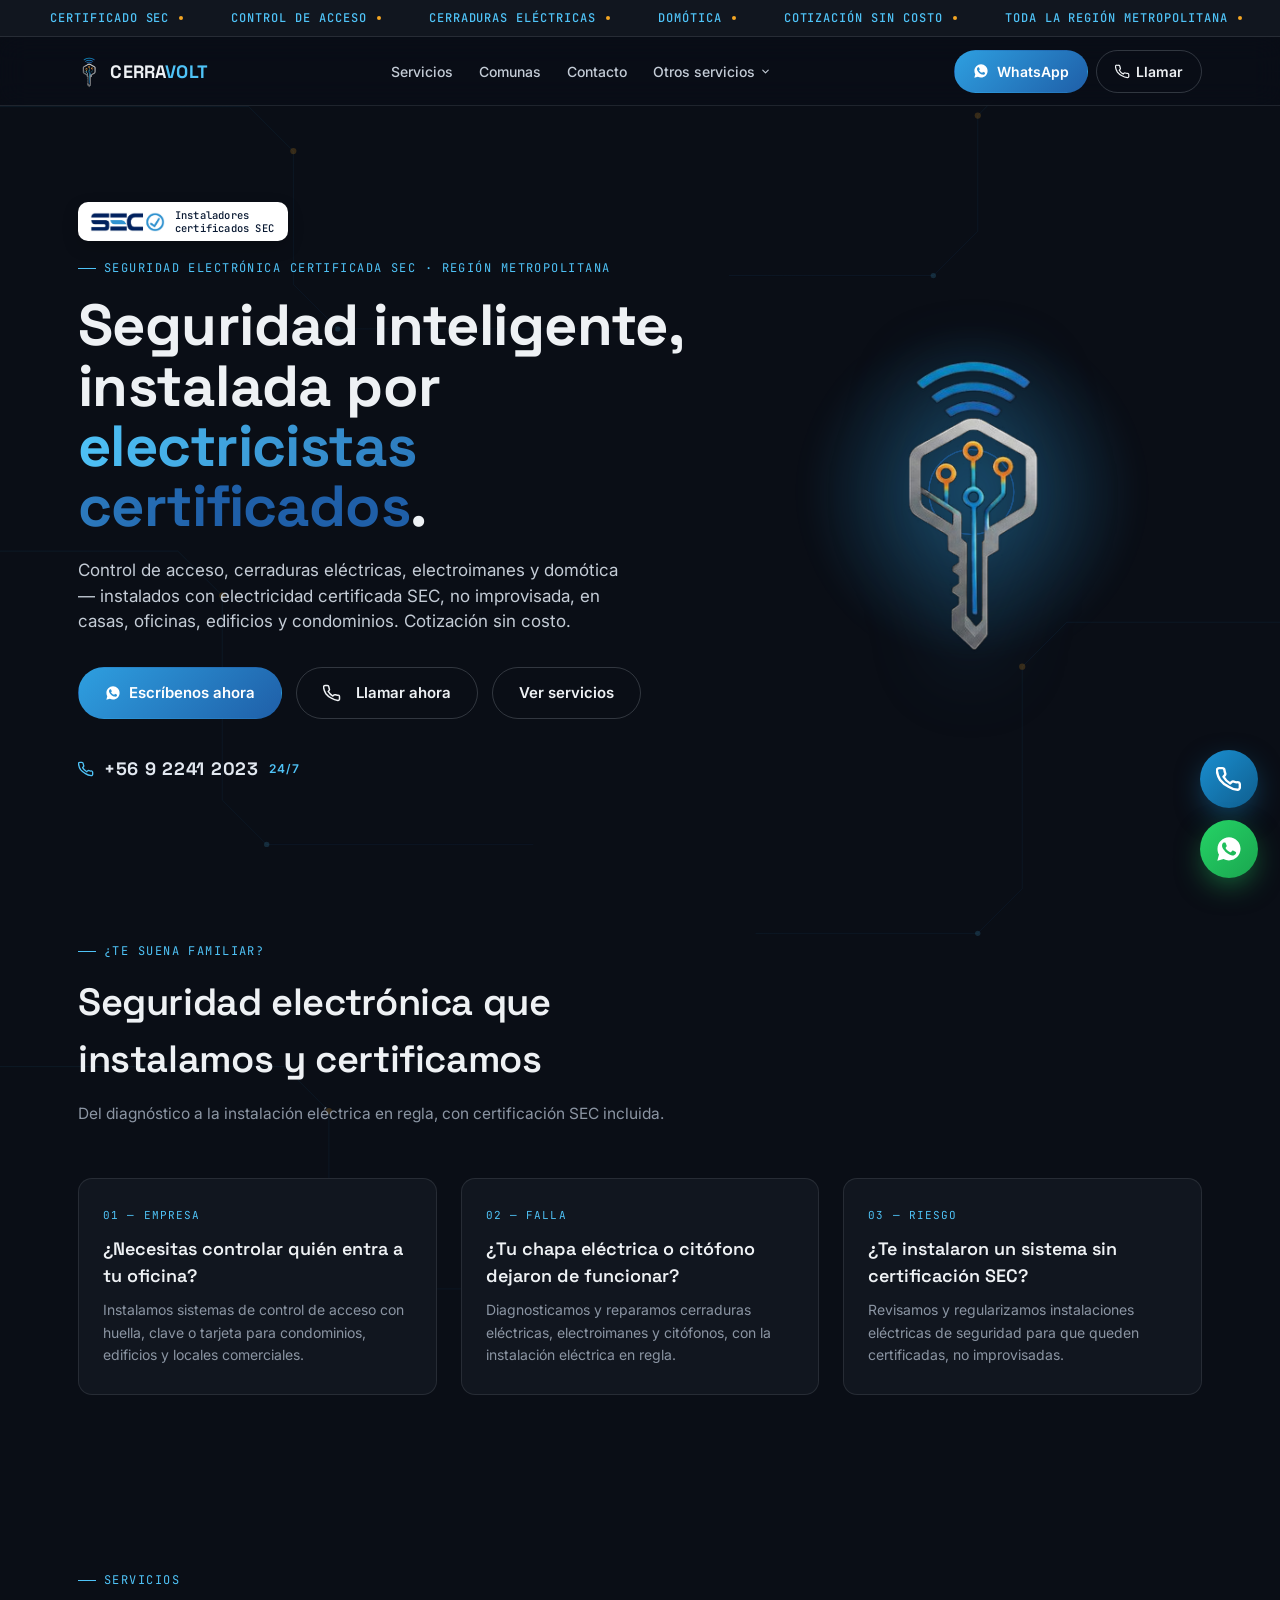
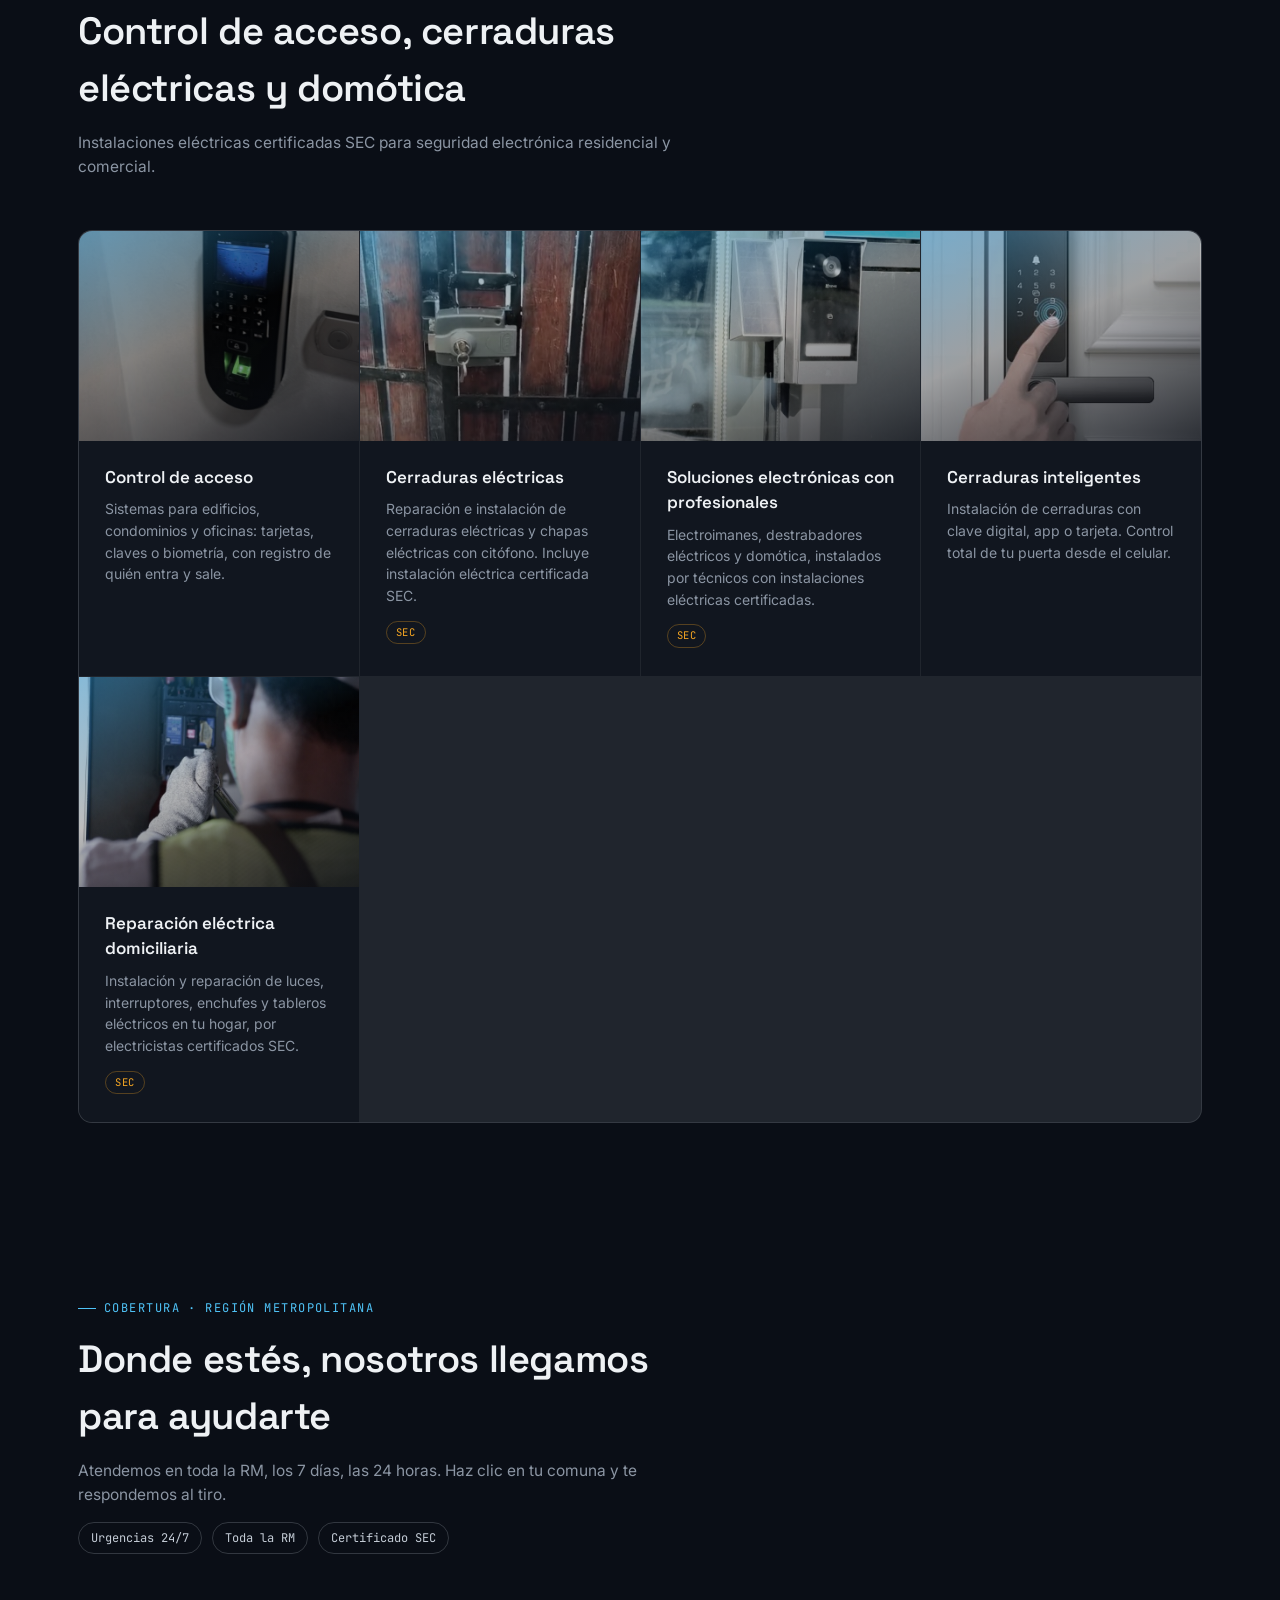
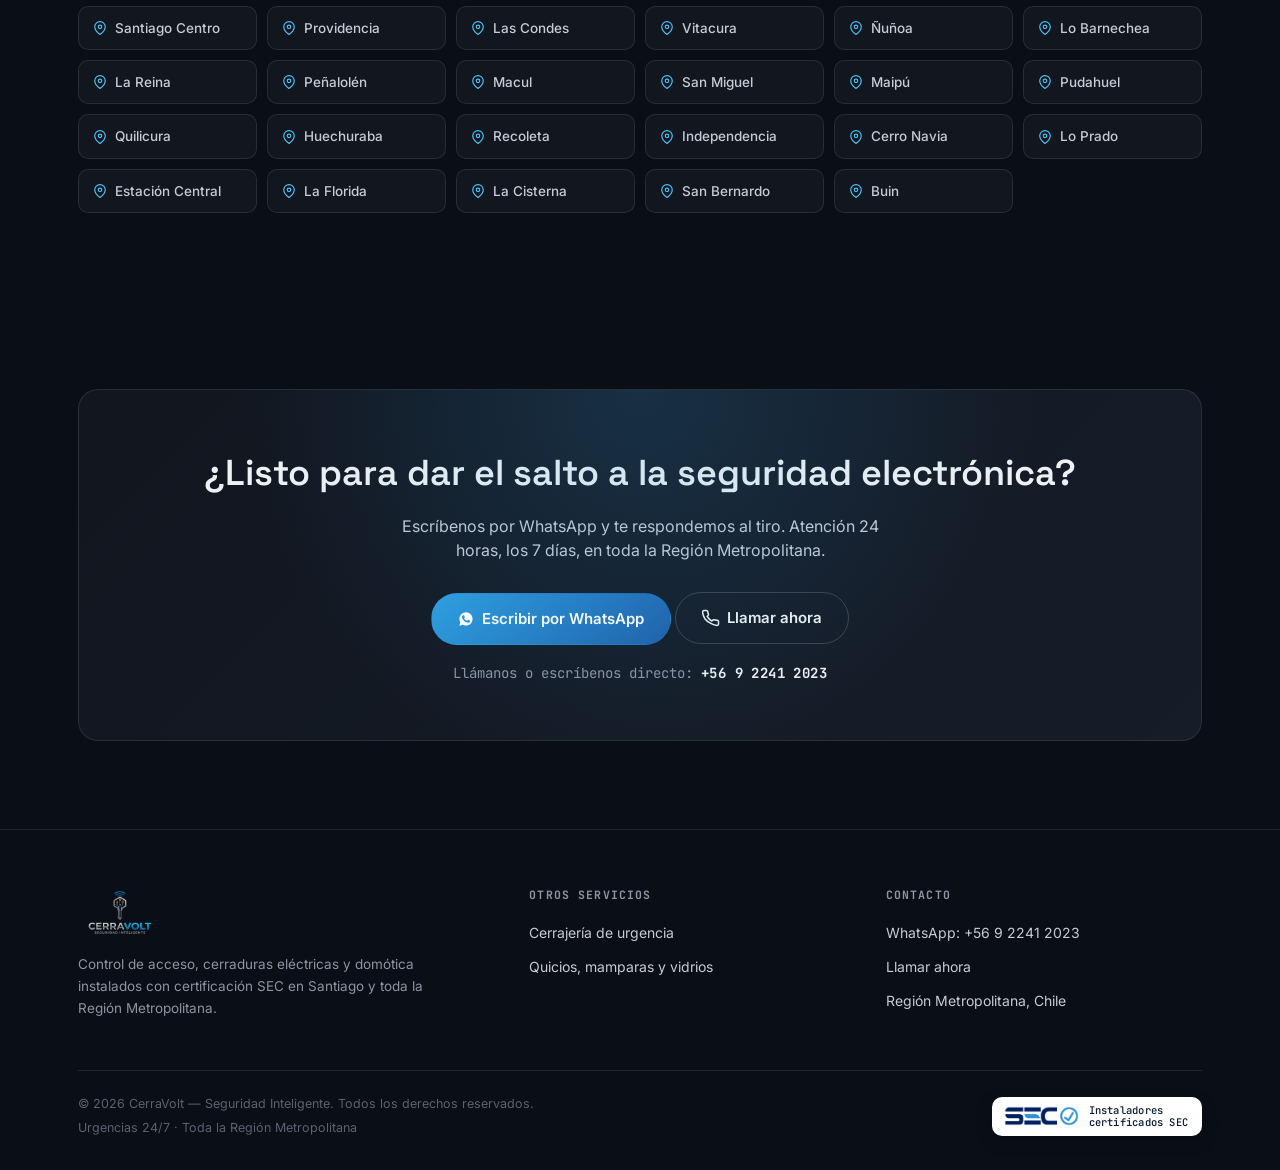
==== electricidad/index.html @ a711265f "Add files via upload" ====
<!DOCTYPE html>
<html lang="es-CL">
<head>
<meta charset="UTF-8">
<meta name="viewport" content="width=device-width, initial-scale=1.0">
<!-- Google tag (gtag.js) -->
<script async src="https://www.googletagmanager.com/gtag/js?id=AW-18318931266"></script>
<script>
  window.dataLayer = window.dataLayer || [];
  function gtag(){dataLayer.push(arguments);}
  gtag('js', new Date());

  gtag('config', 'AW-18318931266');
</script>
<title>Cerraduras Eléctricas y Control de Acceso Certificado SEC | CerraVolt</title>
<meta name="description" content="Instalación de control de acceso, cerraduras eléctricas, electroimanes y domótica con certificación SEC en Santiago y toda la Región Metropolitana.">
<link rel="canonical" href="https://cerravolt.cl/electricidad/">
<link rel="icon" href="../assets/img/logo-icon.png">
<link rel="preconnect" href="https://fonts.googleapis.com">
<link rel="preconnect" href="https://fonts.gstatic.com" crossorigin>
<link href="https://fonts.googleapis.com/css2?family=Space+Grotesk:wght@400;500;600;700&family=Inter:wght@400;500;600;700&family=JetBrains+Mono:wght@400;500&display=swap" rel="stylesheet">
<link rel="stylesheet" href="../assets/css/site.css">
</head>
<body>

<svg class="circuit-bg" id="circuitBg" viewBox="0 0 1440 1600" preserveAspectRatio="xMidYMin slice" xmlns="http://www.w3.org/2000/svg">
  <defs>
    <linearGradient id="traceGrad" x1="0" y1="0" x2="1" y2="1">
      <stop offset="0%" stop-color="#2e9fe0"/>
      <stop offset="100%" stop-color="#1f5fa8"/>
    </linearGradient>
  </defs>
  <g stroke="url(#traceGrad)" stroke-width="1" fill="none" opacity="0.18">
    <path d="M -50 120 H 280 L 330 170 V 320 L 380 370 H 700"/>
    <path d="M 1500 80 H 1150 L 1100 130 V 260 L 1050 310 H 820"/>
    <path d="M -50 620 H 200 L 250 670 V 900 L 300 950 H 600"/>
    <path d="M 1500 700 H 1200 L 1150 750 V 1000 L 1100 1050 H 850"/>
    <path d="M -50 1200 H 320 L 370 1250 V 1450 H 700"/>
  </g>
  <g fill="#f5a623" opacity="0.35">
    <circle cx="330" cy="170" r="3.5"/>
    <circle cx="1100" cy="130" r="3.5"/>
    <circle cx="250" cy="670" r="3.5"/>
    <circle cx="1150" cy="750" r="3.5"/>
    <circle cx="370" cy="1250" r="3.5"/>
  </g>
  <g fill="#4fc3f7" opacity="0.3">
    <circle cx="380" cy="370" r="3"/>
    <circle cx="1050" cy="310" r="3"/>
    <circle cx="300" cy="950" r="3"/>
    <circle cx="1100" cy="1050" r="3"/>
  </g>
</svg>

<div class="marquee">
  <div class="wrap" style="padding:0;">
    <div class="marquee-track" id="marqueeTrack">
    </div>
  </div>
</div>

<header class="nav">
  <div class="wrap nav-inner">
    <a href="../index.html" class="brand">
      <img src="../assets/img/logo-icon.png" alt="CerraVolt">
      <span class="word">CERRA<span class="volt">VOLT</span></span>
    </a>
    <button type="button" class="nav-mobile-toggle" id="navMobileToggle" aria-label="Abrir menú" aria-expanded="false" aria-controls="navMobileMenu">
      <svg width="22" height="22" viewBox="0 0 24 24" fill="none" stroke="currentColor" stroke-width="2" stroke-linecap="round" stroke-linejoin="round"><line x1="3" y1="6" x2="21" y2="6"/><line x1="3" y1="12" x2="21" y2="12"/><line x1="3" y1="18" x2="21" y2="18"/></svg>
    </button>
    <nav class="nav-links">
      <a href="#servicios">Servicios</a>
      <a href="#cobertura">Comunas</a>
      <a href="#contacto">Contacto</a>
      <div class="nav-dropdown">
        <a href="#" class="nav-dropdown-toggle" onclick="return false;">
          Otros servicios
          <svg width="11" height="11" viewBox="0 0 24 24" fill="none" stroke="currentColor" stroke-width="2.5" stroke-linecap="round" stroke-linejoin="round"><polyline points="6 9 12 15 18 9"/></svg>
        </a>
        <div class="nav-dropdown-menu">
          <a href="../index.html">Cerrajería de urgencia</a>
          <a href="../vidrieria/">Quicios, mamparas y vidrios</a>
        </div>
      </div>
    </nav>
    <div style="display:flex;align-items:center;gap:8px;">
    <a class="btn btn-primary" id="navWaBtn" href="#" target="_blank" rel="noopener">
      <svg class="icon-wa" viewBox="0 0 24 24"><path fill="currentColor" d="M12.04 2C6.58 2 2.13 6.45 2.13 11.91c0 1.79.47 3.46 1.29 4.91L2 22l5.31-1.39c1.39.76 2.98 1.19 4.67 1.19h.01c5.46 0 9.91-4.45 9.91-9.91C21.9 6.45 17.5 2 12.04 2zm5.81 14.07c-.25.7-1.45 1.34-2 1.43-.51.08-1.15.11-1.86-.12-.43-.13-.98-.32-1.69-.62-2.97-1.28-4.91-4.27-5.06-4.47-.15-.2-1.21-1.61-1.21-3.07 0-1.46.77-2.18 1.04-2.47.27-.29.59-.36.79-.36.2 0 .4 0 .57.01.18.01.43-.07.67.51.25.6.85 2.07.92 2.22.07.15.12.33.02.53-.1.2-.15.32-.3.49-.15.17-.31.38-.45.51-.15.15-.3.31-.13.6.17.29.76 1.25 1.63 2.02 1.12 1 2.06 1.31 2.36 1.46.3.15.47.13.65-.08.18-.21.76-.88.96-1.18.2-.3.4-.25.67-.15.27.1 1.74.82 2.04.97.3.15.5.22.57.34.07.13.07.74-.18 1.44z"/></svg>
      WhatsApp
    </a>
    <a class="btn btn-ghost" href="tel:+56922412023" style="display:inline-flex;align-items:center;gap:6px;">
      <svg width="15" height="15" viewBox="0 0 24 24" fill="none" stroke="currentColor" stroke-width="2" stroke-linecap="round" stroke-linejoin="round"><path d="M22 16.92v3a2 2 0 01-2.18 2 19.79 19.79 0 01-8.63-3.07A19.5 19.5 0 013.86 13a19.79 19.79 0 01-3.07-8.67A2 2 0 012.77 2h3a2 2 0 012 1.72c.127.96.361 1.903.7 2.81a2 2 0 01-.45 2.11L6.91 9.91a16 16 0 006.18 6.18l1.27-1.27a2 2 0 012.11-.45c.907.339 1.85.573 2.81.7A2 2 0 0122 16.92z"/></svg>
      Llamar
    </a>
    </div>
  </div>
  <div class="nav-mobile-menu" id="navMobileMenu">
    <a href="#servicios">Servicios</a>
    <a href="#cobertura">Comunas</a>
    <a href="#contacto">Contacto</a>
    <div class="nav-mobile-divider"></div>
    <span class="nav-mobile-label">Otros servicios</span>
          <a href="../index.html">Cerrajería de urgencia</a>
          <a href="../vidrieria/">Quicios, mamparas y vidrios</a>
    <div class="nav-mobile-divider"></div>
    <a class="btn btn-primary nav-mobile-wa-btn" href="#" target="_blank" rel="noopener">
      <svg class="icon-wa" viewBox="0 0 24 24"><path fill="currentColor" d="M12.04 2C6.58 2 2.13 6.45 2.13 11.91c0 1.79.47 3.46 1.29 4.91L2 22l5.31-1.39c1.39.76 2.98 1.19 4.67 1.19h.01c5.46 0 9.91-4.45 9.91-9.91C21.9 6.45 17.5 2 12.04 2zm5.81 14.07c-.25.7-1.45 1.34-2 1.43-.51.08-1.15.11-1.86-.12-.43-.13-.98-.32-1.69-.62-2.97-1.28-4.91-4.27-5.06-4.47-.15-.2-1.21-1.61-1.21-3.07 0-1.46.77-2.18 1.04-2.47.27-.29.59-.36.79-.36.2 0 .4 0 .57.01.18.01.43-.07.67.51.25.6.85 2.07.92 2.22.07.15.12.33.02.53-.1.2-.15.32-.3.49-.15.17-.31.38-.45.51-.15.15-.3.31-.13.6.17.29.76 1.25 1.63 2.02 1.12 1 2.06 1.31 2.36 1.46.3.15.47.13.65-.08.18-.21.76-.88.96-1.18.2-.3.4-.25.67-.15.27.1 1.74.82 2.04.97.3.15.5.22.57.34.07.13.07.74-.18 1.44z"/></svg>
      Escribir por WhatsApp
    </a>
    <a class="btn btn-ghost" href="tel:+56922412023" style="display:inline-flex;align-items:center;justify-content:center;gap:6px;">
      <svg width="15" height="15" viewBox="0 0 24 24" fill="none" stroke="currentColor" stroke-width="2" stroke-linecap="round" stroke-linejoin="round"><path d="M22 16.92v3a2 2 0 01-2.18 2 19.79 19.79 0 01-8.63-3.07A19.5 19.5 0 013.86 13a19.79 19.79 0 01-3.07-8.67A2 2 0 012.77 2h3a2 2 0 012 1.72c.127.96.361 1.903.7 2.81a2 2 0 01-.45 2.11L6.91 9.91a16 16 0 006.18 6.18l1.27-1.27a2 2 0 012.11-.45c.907.339 1.85.573 2.81.7A2 2 0 0122 16.92z"/></svg>
      Llamar ahora
    </a>
  </div>
</header>

<main id="top">

  <section class="hero">
    <div class="wrap hero-grid">
      <div>
        <div class="sec-badge" style="margin-bottom:18px;">
          <img src="../assets/img/sec-badge.png" alt="SEC">
          <span>Instaladores<br>certificados SEC</span>
        </div>
        <div class="eyebrow">Seguridad electrónica certificada SEC · Región Metropolitana</div>
        <h1>Seguridad inteligente,<br>instalada por <span class="accent">electricistas certificados</span>.</h1>
        <p class="lead">Control de acceso, cerraduras eléctricas, electroimanes y domótica — instalados con electricidad certificada SEC, no improvisada, en casas, oficinas, edificios y condominios. Cotización sin costo.</p>
        <div class="hero-cta">
          <a class="btn btn-primary btn-lg hero-wa-btn" href="#" target="_blank" rel="noopener">
            <svg class="icon-wa" viewBox="0 0 24 24"><path fill="currentColor" d="M12.04 2C6.58 2 2.13 6.45 2.13 11.91c0 1.79.47 3.46 1.29 4.91L2 22l5.31-1.39c1.39.76 2.98 1.19 4.67 1.19h.01c5.46 0 9.91-4.45 9.91-9.91C21.9 6.45 17.5 2 12.04 2zm5.81 14.07c-.25.7-1.45 1.34-2 1.43-.51.08-1.15.11-1.86-.12-.43-.13-.98-.32-1.69-.62-2.97-1.28-4.91-4.27-5.06-4.47-.15-.2-1.21-1.61-1.21-3.07 0-1.46.77-2.18 1.04-2.47.27-.29.59-.36.79-.36.2 0 .4 0 .57.01.18.01.43-.07.67.51.25.6.85 2.07.92 2.22.07.15.12.33.02.53-.1.2-.15.32-.3.49-.15.17-.31.38-.45.51-.15.15-.3.31-.13.6.17.29.76 1.25 1.63 2.02 1.12 1 2.06 1.31 2.36 1.46.3.15.47.13.65-.08.18-.21.76-.88.96-1.18.2-.3.4-.25.67-.15.27.1 1.74.82 2.04.97.3.15.5.22.57.34.07.13.07.74-.18 1.44z"/></svg>
            Escríbenos ahora
          </a>
          <a class="btn btn-ghost btn-lg" href="tel:+56922412023">
            <svg width="18" height="18" viewBox="0 0 24 24" fill="none" stroke="currentColor" stroke-width="2" stroke-linecap="round" stroke-linejoin="round" style="margin-right:7px;flex-shrink:0"><path d="M22 16.92v3a2 2 0 01-2.18 2 19.79 19.79 0 01-8.63-3.07A19.5 19.5 0 013.86 13a19.79 19.79 0 01-3.07-8.67A2 2 0 012.77 2h3a2 2 0 012 1.72c.127.96.361 1.903.7 2.81a2 2 0 01-.45 2.11L6.91 9.91a16 16 0 006.18 6.18l1.27-1.27a2 2 0 012.11-.45c.907.339 1.85.573 2.81.7A2 2 0 0122 16.92z"/></svg>
            Llamar ahora
          </a>
          <a class="btn btn-ghost btn-lg" href="#servicios">Ver servicios</a>
        </div>
        <div class="hero-phone-display" style="margin-top:14px; display:flex; align-items:center; gap:10px;">
          <svg width="16" height="16" viewBox="0 0 24 24" fill="none" stroke="#4fc3f7" stroke-width="2" stroke-linecap="round" stroke-linejoin="round"><path d="M22 16.92v3a2 2 0 01-2.18 2 19.79 19.79 0 01-8.63-3.07A19.5 19.5 0 013.86 13a19.79 19.79 0 01-3.07-8.67A2 2 0 012.77 2h3a2 2 0 012 1.72c.127.96.361 1.903.7 2.81a2 2 0 01-.45 2.11L6.91 9.91a16 16 0 006.18 6.18l1.27-1.27a2 2 0 012.11-.45c.907.339 1.85.573 2.81.7A2 2 0 0122 16.92z"/></svg>
          <a href="tel:+56922412023" style="color:#e2e8f0; font-size:18px; font-weight:700; letter-spacing:0.04em; text-decoration:none; font-family:var(--display);">+56 9 2241 2023</a>
          <span style="font-size:12px; color:#4fc3f7; font-weight:600; letter-spacing:0.08em;">24/7</span>
        </div>
      </div>
      <div class="hero-visual">
        <svg class="rings" viewBox="0 0 320 320">
          <circle class="ring r1" cx="160" cy="160" r="40"/>
          <circle class="ring r2" cx="160" cy="160" r="40"/>
          <circle class="ring r3" cx="160" cy="160" r="40"/>
        </svg>
        <div class="glow"></div>
        <img src="../assets/img/hero-key.png" alt="Control de acceso y cerraduras eléctricas CerraVolt">
      </div>
    </div>
  </section>

  <section id="situaciones">
    <div class="wrap">
      <div class="section-head">
        <div class="eyebrow">¿Te suena familiar?</div>
        <h2>Seguridad electrónica que instalamos y certificamos</h2>
        <p>Del diagnóstico a la instalación eléctrica en regla, con certificación SEC incluida.</p>
      </div>
      <div class="pain-grid">
        <div class="pain-card">
          <div class="pain-n">01 — Empresa</div>
          <h3>¿Necesitas controlar quién entra a tu oficina?</h3>
          <p>Instalamos sistemas de control de acceso con huella, clave o tarjeta para condominios, edificios y locales comerciales.</p>
        </div>
        <div class="pain-card">
          <div class="pain-n">02 — Falla</div>
          <h3>¿Tu chapa eléctrica o citófono dejaron de funcionar?</h3>
          <p>Diagnosticamos y reparamos cerraduras eléctricas, electroimanes y citófonos, con la instalación eléctrica en regla.</p>
        </div>
        <div class="pain-card">
          <div class="pain-n">03 — Riesgo</div>
          <h3>¿Te instalaron un sistema sin certificación SEC?</h3>
          <p>Revisamos y regularizamos instalaciones eléctricas de seguridad para que queden certificadas, no improvisadas.</p>
        </div>
      </div>
    </div>
  </section>

  <section id="servicios">
    <div class="wrap">
      <div class="section-head">
        <div class="eyebrow">Servicios</div>
        <h2>Control de acceso, cerraduras eléctricas y domótica</h2>
        <p>Instalaciones eléctricas certificadas SEC para seguridad electrónica residencial y comercial.</p>
      </div>
      <div class="services-grid">

        <div class="service-card">
          <div class="thumb"><img src="../assets/img/services/control-acceso.jpg" alt="Control de acceso" loading="lazy"></div>
          <div class="body">
            <h3>Control de acceso</h3>
            <p>Sistemas para edificios, condominios y oficinas: tarjetas, claves o biometría, con registro de quién entra y sale.</p>
          </div>
        </div>

        <div class="service-card">
          <div class="thumb"><img src="../assets/img/services/cerraduras-electricas.jpg" alt="Cerraduras eléctricas" loading="lazy"></div>
          <div class="body">
            <h3>Cerraduras eléctricas</h3>
            <p>Reparación e instalación de cerraduras eléctricas y chapas eléctricas con citófono. Incluye instalación eléctrica certificada SEC.</p>
            <span class="tag">SEC</span>
          </div>
        </div>

        <div class="service-card">
          <div class="thumb"><img src="../assets/img/services/soluciones-electronicas.jpg" alt="Soluciones electrónicas con profesionales" loading="lazy"></div>
          <div class="body">
            <h3>Soluciones electrónicas con profesionales</h3>
            <p>Electroimanes, destrabadores eléctricos y domótica, instalados por técnicos con instalaciones eléctricas certificadas.</p>
            <span class="tag">SEC</span>
          </div>
        </div>

        <div class="service-card">
          <div class="thumb"><img src="../assets/img/services/cerraduras-inteligentes.jpg" alt="Cerraduras inteligentes" loading="lazy"></div>
          <div class="body">
            <h3>Cerraduras inteligentes</h3>
            <p>Instalación de cerraduras con clave digital, app o tarjeta. Control total de tu puerta desde el celular.</p>
          </div>
        </div>

        <div class="service-card">
          <div class="thumb"><img src="../assets/img/services/electrica-domiciliaria.jpg" alt="Reparación eléctrica domiciliaria" loading="lazy"></div>
          <div class="body">
            <h3>Reparación eléctrica domiciliaria</h3>
            <p>Instalación y reparación de luces, interruptores, enchufes y tableros eléctricos en tu hogar, por electricistas certificados SEC.</p>
            <span class="tag">SEC</span>
          </div>
        </div>

      </div>
    </div>
  </section>

  <section id="cobertura">
    <div class="wrap">
      <div class="section-head">
        <div class="eyebrow">Cobertura · Región Metropolitana</div>
        <h2>Donde estés, nosotros llegamos para ayudarte</h2>
        <p>Atendemos en toda la RM, los 7 días, las 24 horas. Haz clic en tu comuna y te respondemos al tiro.</p>
        <div class="chips" style="margin-top:16px;">
          <span class="chip">Urgencias 24/7</span>
          <span class="chip">Toda la RM</span>
          <span class="chip">Certificado SEC</span>
        </div>
      </div>
      <div class="communes-grid">
        <a class="commune-btn" href="https://wa.me/56922412023?text=Necesito%20control%20de%20acceso%20o%20cerraduras%20el%C3%A9ctricas%20en%20Santiago%20Centro" target="_blank" rel="noopener"><svg width="14" height="14" viewBox="0 0 24 24" fill="none" stroke="currentColor" stroke-width="2"><path d="M21 10c0 7-9 13-9 13S3 17 3 10a9 9 0 0118 0z"/><circle cx="12" cy="10" r="3"/></svg>Santiago Centro</a>
        <a class="commune-btn" href="https://wa.me/56922412023?text=Necesito%20control%20de%20acceso%20o%20cerraduras%20el%C3%A9ctricas%20en%20Providencia" target="_blank" rel="noopener"><svg width="14" height="14" viewBox="0 0 24 24" fill="none" stroke="currentColor" stroke-width="2"><path d="M21 10c0 7-9 13-9 13S3 17 3 10a9 9 0 0118 0z"/><circle cx="12" cy="10" r="3"/></svg>Providencia</a>
        <a class="commune-btn" href="https://wa.me/56922412023?text=Necesito%20control%20de%20acceso%20o%20cerraduras%20el%C3%A9ctricas%20en%20Las%20Condes" target="_blank" rel="noopener"><svg width="14" height="14" viewBox="0 0 24 24" fill="none" stroke="currentColor" stroke-width="2"><path d="M21 10c0 7-9 13-9 13S3 17 3 10a9 9 0 0118 0z"/><circle cx="12" cy="10" r="3"/></svg>Las Condes</a>
        <a class="commune-btn" href="https://wa.me/56922412023?text=Necesito%20control%20de%20acceso%20o%20cerraduras%20el%C3%A9ctricas%20en%20Vitacura" target="_blank" rel="noopener"><svg width="14" height="14" viewBox="0 0 24 24" fill="none" stroke="currentColor" stroke-width="2"><path d="M21 10c0 7-9 13-9 13S3 17 3 10a9 9 0 0118 0z"/><circle cx="12" cy="10" r="3"/></svg>Vitacura</a>
        <a class="commune-btn" href="https://wa.me/56922412023?text=Necesito%20control%20de%20acceso%20o%20cerraduras%20el%C3%A9ctricas%20en%20%C3%91u%C3%B1oa" target="_blank" rel="noopener"><svg width="14" height="14" viewBox="0 0 24 24" fill="none" stroke="currentColor" stroke-width="2"><path d="M21 10c0 7-9 13-9 13S3 17 3 10a9 9 0 0118 0z"/><circle cx="12" cy="10" r="3"/></svg>Ñuñoa</a>
        <a class="commune-btn" href="https://wa.me/56922412023?text=Necesito%20control%20de%20acceso%20o%20cerraduras%20el%C3%A9ctricas%20en%20Lo%20Barnechea" target="_blank" rel="noopener"><svg width="14" height="14" viewBox="0 0 24 24" fill="none" stroke="currentColor" stroke-width="2"><path d="M21 10c0 7-9 13-9 13S3 17 3 10a9 9 0 0118 0z"/><circle cx="12" cy="10" r="3"/></svg>Lo Barnechea</a>
        <a class="commune-btn" href="https://wa.me/56922412023?text=Necesito%20control%20de%20acceso%20o%20cerraduras%20el%C3%A9ctricas%20en%20La%20Reina" target="_blank" rel="noopener"><svg width="14" height="14" viewBox="0 0 24 24" fill="none" stroke="currentColor" stroke-width="2"><path d="M21 10c0 7-9 13-9 13S3 17 3 10a9 9 0 0118 0z"/><circle cx="12" cy="10" r="3"/></svg>La Reina</a>
        <a class="commune-btn" href="https://wa.me/56922412023?text=Necesito%20control%20de%20acceso%20o%20cerraduras%20el%C3%A9ctricas%20en%20Pe%C3%B1alol%C3%A9n" target="_blank" rel="noopener"><svg width="14" height="14" viewBox="0 0 24 24" fill="none" stroke="currentColor" stroke-width="2"><path d="M21 10c0 7-9 13-9 13S3 17 3 10a9 9 0 0118 0z"/><circle cx="12" cy="10" r="3"/></svg>Peñalolén</a>
        <a class="commune-btn" href="https://wa.me/56922412023?text=Necesito%20control%20de%20acceso%20o%20cerraduras%20el%C3%A9ctricas%20en%20Macul" target="_blank" rel="noopener"><svg width="14" height="14" viewBox="0 0 24 24" fill="none" stroke="currentColor" stroke-width="2"><path d="M21 10c0 7-9 13-9 13S3 17 3 10a9 9 0 0118 0z"/><circle cx="12" cy="10" r="3"/></svg>Macul</a>
        <a class="commune-btn" href="https://wa.me/56922412023?text=Necesito%20control%20de%20acceso%20o%20cerraduras%20el%C3%A9ctricas%20en%20San%20Miguel" target="_blank" rel="noopener"><svg width="14" height="14" viewBox="0 0 24 24" fill="none" stroke="currentColor" stroke-width="2"><path d="M21 10c0 7-9 13-9 13S3 17 3 10a9 9 0 0118 0z"/><circle cx="12" cy="10" r="3"/></svg>San Miguel</a>
        <a class="commune-btn" href="https://wa.me/56922412023?text=Necesito%20control%20de%20acceso%20o%20cerraduras%20el%C3%A9ctricas%20en%20Maip%C3%BA" target="_blank" rel="noopener"><svg width="14" height="14" viewBox="0 0 24 24" fill="none" stroke="currentColor" stroke-width="2"><path d="M21 10c0 7-9 13-9 13S3 17 3 10a9 9 0 0118 0z"/><circle cx="12" cy="10" r="3"/></svg>Maipú</a>
        <a class="commune-btn" href="https://wa.me/56922412023?text=Necesito%20control%20de%20acceso%20o%20cerraduras%20el%C3%A9ctricas%20en%20Pudahuel" target="_blank" rel="noopener"><svg width="14" height="14" viewBox="0 0 24 24" fill="none" stroke="currentColor" stroke-width="2"><path d="M21 10c0 7-9 13-9 13S3 17 3 10a9 9 0 0118 0z"/><circle cx="12" cy="10" r="3"/></svg>Pudahuel</a>
        <a class="commune-btn" href="https://wa.me/56922412023?text=Necesito%20control%20de%20acceso%20o%20cerraduras%20el%C3%A9ctricas%20en%20Quilicura" target="_blank" rel="noopener"><svg width="14" height="14" viewBox="0 0 24 24" fill="none" stroke="currentColor" stroke-width="2"><path d="M21 10c0 7-9 13-9 13S3 17 3 10a9 9 0 0118 0z"/><circle cx="12" cy="10" r="3"/></svg>Quilicura</a>
        <a class="commune-btn" href="https://wa.me/56922412023?text=Necesito%20control%20de%20acceso%20o%20cerraduras%20el%C3%A9ctricas%20en%20Huechuraba" target="_blank" rel="noopener"><svg width="14" height="14" viewBox="0 0 24 24" fill="none" stroke="currentColor" stroke-width="2"><path d="M21 10c0 7-9 13-9 13S3 17 3 10a9 9 0 0118 0z"/><circle cx="12" cy="10" r="3"/></svg>Huechuraba</a>
        <a class="commune-btn" href="https://wa.me/56922412023?text=Necesito%20control%20de%20acceso%20o%20cerraduras%20el%C3%A9ctricas%20en%20Recoleta" target="_blank" rel="noopener"><svg width="14" height="14" viewBox="0 0 24 24" fill="none" stroke="currentColor" stroke-width="2"><path d="M21 10c0 7-9 13-9 13S3 17 3 10a9 9 0 0118 0z"/><circle cx="12" cy="10" r="3"/></svg>Recoleta</a>
        <a class="commune-btn" href="https://wa.me/56922412023?text=Necesito%20control%20de%20acceso%20o%20cerraduras%20el%C3%A9ctricas%20en%20Independencia" target="_blank" rel="noopener"><svg width="14" height="14" viewBox="0 0 24 24" fill="none" stroke="currentColor" stroke-width="2"><path d="M21 10c0 7-9 13-9 13S3 17 3 10a9 9 0 0118 0z"/><circle cx="12" cy="10" r="3"/></svg>Independencia</a>
        <a class="commune-btn" href="https://wa.me/56922412023?text=Necesito%20control%20de%20acceso%20o%20cerraduras%20el%C3%A9ctricas%20en%20Cerro%20Navia" target="_blank" rel="noopener"><svg width="14" height="14" viewBox="0 0 24 24" fill="none" stroke="currentColor" stroke-width="2"><path d="M21 10c0 7-9 13-9 13S3 17 3 10a9 9 0 0118 0z"/><circle cx="12" cy="10" r="3"/></svg>Cerro Navia</a>
        <a class="commune-btn" href="https://wa.me/56922412023?text=Necesito%20control%20de%20acceso%20o%20cerraduras%20el%C3%A9ctricas%20en%20Lo%20Prado" target="_blank" rel="noopener"><svg width="14" height="14" viewBox="0 0 24 24" fill="none" stroke="currentColor" stroke-width="2"><path d="M21 10c0 7-9 13-9 13S3 17 3 10a9 9 0 0118 0z"/><circle cx="12" cy="10" r="3"/></svg>Lo Prado</a>
        <a class="commune-btn" href="https://wa.me/56922412023?text=Necesito%20control%20de%20acceso%20o%20cerraduras%20el%C3%A9ctricas%20en%20Estaci%C3%B3n%20Central" target="_blank" rel="noopener"><svg width="14" height="14" viewBox="0 0 24 24" fill="none" stroke="currentColor" stroke-width="2"><path d="M21 10c0 7-9 13-9 13S3 17 3 10a9 9 0 0118 0z"/><circle cx="12" cy="10" r="3"/></svg>Estación Central</a>
        <a class="commune-btn" href="https://wa.me/56922412023?text=Necesito%20control%20de%20acceso%20o%20cerraduras%20el%C3%A9ctricas%20en%20La%20Florida" target="_blank" rel="noopener"><svg width="14" height="14" viewBox="0 0 24 24" fill="none" stroke="currentColor" stroke-width="2"><path d="M21 10c0 7-9 13-9 13S3 17 3 10a9 9 0 0118 0z"/><circle cx="12" cy="10" r="3"/></svg>La Florida</a>
        <a class="commune-btn" href="https://wa.me/56922412023?text=Necesito%20control%20de%20acceso%20o%20cerraduras%20el%C3%A9ctricas%20en%20La%20Cisterna" target="_blank" rel="noopener"><svg width="14" height="14" viewBox="0 0 24 24" fill="none" stroke="currentColor" stroke-width="2"><path d="M21 10c0 7-9 13-9 13S3 17 3 10a9 9 0 0118 0z"/><circle cx="12" cy="10" r="3"/></svg>La Cisterna</a>
        <a class="commune-btn" href="https://wa.me/56922412023?text=Necesito%20control%20de%20acceso%20o%20cerraduras%20el%C3%A9ctricas%20en%20San%20Bernardo" target="_blank" rel="noopener"><svg width="14" height="14" viewBox="0 0 24 24" fill="none" stroke="currentColor" stroke-width="2"><path d="M21 10c0 7-9 13-9 13S3 17 3 10a9 9 0 0118 0z"/><circle cx="12" cy="10" r="3"/></svg>San Bernardo</a>
        <a class="commune-btn" href="https://wa.me/56922412023?text=Necesito%20control%20de%20acceso%20o%20cerraduras%20el%C3%A9ctricas%20en%20Buin" target="_blank" rel="noopener"><svg width="14" height="14" viewBox="0 0 24 24" fill="none" stroke="currentColor" stroke-width="2"><path d="M21 10c0 7-9 13-9 13S3 17 3 10a9 9 0 0118 0z"/><circle cx="12" cy="10" r="3"/></svg>Buin</a>
      </div>
    </div>
  </section>

  <section id="contacto">
    <div class="wrap">
      <div class="cta">
        <h2>¿Listo para dar el salto a la seguridad electrónica?</h2>
        <p>Escríbenos por WhatsApp y te respondemos al tiro. Atención 24 horas, los 7 días, en toda la Región Metropolitana.</p>
        <a class="btn btn-primary btn-lg cta-wa-btn" href="#" target="_blank" rel="noopener">
          <svg class="icon-wa" viewBox="0 0 24 24"><path fill="currentColor" d="M12.04 2C6.58 2 2.13 6.45 2.13 11.91c0 1.79.47 3.46 1.29 4.91L2 22l5.31-1.39c1.39.76 2.98 1.19 4.67 1.19h.01c5.46 0 9.91-4.45 9.91-9.91C21.9 6.45 17.5 2 12.04 2zm5.81 14.07c-.25.7-1.45 1.34-2 1.43-.51.08-1.15.11-1.86-.12-.43-.13-.98-.32-1.69-.62-2.97-1.28-4.91-4.27-5.06-4.47-.15-.2-1.21-1.61-1.21-3.07 0-1.46.77-2.18 1.04-2.47.27-.29.59-.36.79-.36.2 0 .4 0 .57.01.18.01.43-.07.67.51.25.6.85 2.07.92 2.22.07.15.12.33.02.53-.1.2-.15.32-.3.49-.15.17-.31.38-.45.51-.15.15-.3.31-.13.6.17.29.76 1.25 1.63 2.02 1.12 1 2.06 1.31 2.36 1.46.3.15.47.13.65-.08.18-.21.76-.88.96-1.18.2-.3.4-.25.67-.15.27.1 1.74.82 2.04.97.3.15.5.22.57.34.07.13.07.74-.18 1.44z"/></svg>
          Escribir por WhatsApp
        </a>
        <a class="btn btn-ghost btn-lg" href="tel:+56922412023" style="display:inline-flex;align-items:center;gap:7px;">
          <svg width="18" height="18" viewBox="0 0 24 24" fill="none" stroke="currentColor" stroke-width="2" stroke-linecap="round" stroke-linejoin="round" ><path d="M22 16.92v3a2 2 0 01-2.18 2 19.79 19.79 0 01-8.63-3.07A19.5 19.5 0 013.86 13a19.79 19.79 0 01-3.07-8.67A2 2 0 012.77 2h3a2 2 0 012 1.72c.127.96.361 1.903.7 2.81a2 2 0 01-.45 2.11L6.91 9.91a16 16 0 006.18 6.18l1.27-1.27a2 2 0 012.11-.45c.907.339 1.85.573 2.81.7A2 2 0 0122 16.92z"/></svg>
          Llamar ahora
        </a>
        <div class="phone">Llámanos o escríbenos directo: <b id="phoneDisplay">+56 9 2241 2023</b></div>
      </div>
    </div>
  </section>

</main>

<footer>
  <div class="wrap">
    <div class="footer-grid">
      <div class="footer-brand">
        <img src="../assets/img/logo-footer.png" alt="CerraVolt — Seguridad Inteligente">
        <p>Control de acceso, cerraduras eléctricas y domótica instalados con certificación SEC en Santiago y toda la Región Metropolitana.</p>
      </div>
      <div class="footer-col">
        <h4>Otros servicios</h4>
        <ul>
          <li><a href="../index.html">Cerrajería de urgencia</a></li>
          <li><a href="../vidrieria/">Quicios, mamparas y vidrios</a></li>
        </ul>
      </div>
      <div class="footer-col">
        <h4>Contacto</h4>
        <ul>
          <li><a class="footer-wa-link" href="#" target="_blank" rel="noopener">WhatsApp: +56 9 2241 2023</a></li>
          <li><a href="tel:+56922412023">Llamar ahora</a></li>
          <li><span style="font-size:14px; color:var(--steel-300);">Región Metropolitana, Chile</span></li>
        </ul>
      </div>
    </div>
    <div class="footer-bottom">
      <div class="footer-bottom-left">
        <span>© <span id="year"></span> CerraVolt — Seguridad Inteligente. Todos los derechos reservados.</span>
        <span>Urgencias 24/7 · Toda la Región Metropolitana</span>
      </div>
      <div class="sec-badge">
        <img src="../assets/img/sec-badge.png" alt="SEC">
        <span>Instaladores<br>certificados SEC</span>
      </div>
    </div>
  </div>
</footer>

<a href="tel:+56922412023" class="fab fab-call" aria-label="Llamar ahora" style="bottom:92px; background:linear-gradient(135deg,#1a8fd1,#0f5e8e); box-shadow:0 10px 30px -6px rgba(26,143,209,0.55); animation:none;">
  <svg viewBox="0 0 24 24" fill="none" stroke="#fff" stroke-width="2.2" stroke-linecap="round" stroke-linejoin="round" style="width:26px;height:26px;fill:none;"><path d="M22 16.92v3a2 2 0 01-2.18 2 19.79 19.79 0 01-8.63-3.07A19.5 19.5 0 013.86 13a19.79 19.79 0 01-3.07-8.67A2 2 0 012.77 2h3a2 2 0 012 1.72c.127.96.361 1.903.7 2.81a2 2 0 01-.45 2.11L6.91 9.91a16 16 0 006.18 6.18l1.27-1.27a2 2 0 012.11-.45c.907.339 1.85.573 2.81.7A2 2 0 0122 16.92z"/></svg>
</a>

<a class="fab" id="fabWa" href="#" target="_blank" rel="noopener" aria-label="Escribir por WhatsApp">
  <svg viewBox="0 0 24 24"><path d="M12.04 2C6.58 2 2.13 6.45 2.13 11.91c0 1.79.47 3.46 1.29 4.91L2 22l5.31-1.39c1.39.76 2.98 1.19 4.67 1.19h.01c5.46 0 9.91-4.45 9.91-9.91C21.9 6.45 17.5 2 12.04 2zm5.81 14.07c-.25.7-1.45 1.34-2 1.43-.51.08-1.15.11-1.86-.12-.43-.13-.98-.32-1.69-.62-2.97-1.28-4.91-4.27-5.06-4.47-.15-.2-1.21-1.61-1.21-3.07 0-1.46.77-2.18 1.04-2.47.27-.29.59-.36.79-.36.2 0 .4 0 .57.01.18.01.43-.07.67.51.25.6.85 2.07.92 2.22.07.15.12.33.02.53-.1.2-.15.32-.3.49-.15.17-.31.38-.45.51-.15.15-.3.31-.13.6.17.29.76 1.25 1.63 2.02 1.12 1 2.06 1.31 2.36 1.46.3.15.47.13.65-.08.18-.21.76-.88.96-1.18.2-.3.4-.25.67-.15.27.1 1.74.82 2.04.97.3.15.5.22.57.34.07.13.07.74-.18 1.44z"/></svg>
</a>

<script>
  const WA_NUMBER = "56922412023";
  const WA_MSG = encodeURIComponent("Hola CerraVolt, necesito una solución eléctrica o electrónica de seguridad.");
  const waUrl = `https://wa.me/${WA_NUMBER}?text=${WA_MSG}`;
  document.querySelectorAll('#navWaBtn, .hero-wa-btn, .cta-wa-btn, .footer-wa-link, #fabWa, .nav-mobile-wa-btn').forEach(el => {
    el.setAttribute('href', waUrl);
  });

  document.getElementById('year').textContent = new Date().getFullYear();

  // Mobile nav menu toggle
  const navToggle = document.getElementById('navMobileToggle');
  const navMenu = document.getElementById('navMobileMenu');
  navToggle.addEventListener('click', () => {
    const isOpen = navMenu.classList.toggle('open');
    navToggle.setAttribute('aria-expanded', isOpen ? 'true' : 'false');
  });
  navMenu.querySelectorAll('a').forEach(a => {
    a.addEventListener('click', () => {
      navMenu.classList.remove('open');
      navToggle.setAttribute('aria-expanded', 'false');
    });
  });

  const marqueeItems = [
    "Certificado SEC",
    "Control de acceso",
    "Cerraduras eléctricas",
    "Domótica",
    "Cotización sin costo",
    "Toda la Región Metropolitana"
  ];
  const track = document.getElementById('marqueeTrack');
  const buildSet = () => marqueeItems.map(t => `<span><b>${t}</b><span class="dot"></span></span>`).join('');
  track.innerHTML = buildSet() + buildSet();
</script>

</body>
</html>
---- assets/css/site.css ----
:root{
    --bg: #0a0e16;
    --bg-elevated: #11161f;
    --bg-elevated-2: #161d29;
    --line: rgba(196,204,214,0.12);
    --line-strong: rgba(196,204,214,0.22);
    --steel-100: #eef1f4;
    --steel-300: #c4ccd6;
    --steel-500: #8b95a3;
    --steel-700: #5a6270;
    --blue-400: #4fc3f7;
    --blue-500: #2e9fe0;
    --blue-700: #1f5fa8;
    --amber-400: #f5a623;
    --amber-glow: rgba(245,166,35,0.35);
    --blue-glow: rgba(46,159,224,0.35);
    --radius: 14px;
    --maxw: 1180px;
    --display: 'Space Grotesk', sans-serif;
    --body: 'Inter', sans-serif;
    --mono: 'JetBrains Mono', monospace;
  }

  *{box-sizing:border-box; margin:0; padding:0;}
  html{scroll-behavior:smooth;}
  body{
    background:var(--bg);
    color:var(--steel-100);
    font-family:var(--body);
    line-height:1.5;
    -webkit-font-smoothing:antialiased;
    overflow-x:hidden;
  }
  img{max-width:100%; display:block;}
  a{color:inherit; text-decoration:none;}
  ul{list-style:none;}
  .wrap{max-width:var(--maxw); margin:0 auto; padding:0 28px;}

  @media (prefers-reduced-motion: reduce){
    *{animation-duration:0.01ms !important; animation-iteration-count:1 !important; transition-duration:0.01ms !important; scroll-behavior:auto !important;}
  }

  /* ---------- Background circuit texture ---------- */
  .circuit-bg{
    position:fixed; inset:0; z-index:0; pointer-events:none; opacity:0.55;
  }

  /* ---------- Marquee ---------- */
  .marquee{
    background:var(--bg-elevated);
    border-bottom:1px solid var(--line);
    overflow:hidden;
    white-space:nowrap;
    position:relative;
    z-index:30;
  }
  .marquee-track{
    display:inline-flex;
    gap:48px;
    padding:9px 0;
    animation:marquee 26s linear infinite;
    will-change:transform;
  }
  .marquee span{
    font-family:var(--mono);
    font-size:12px;
    letter-spacing:0.08em;
    text-transform:uppercase;
    color:var(--steel-500);
    display:inline-flex;
    align-items:center;
    gap:10px;
  }
  .marquee span b{color:var(--blue-400); font-weight:500;}
  .marquee span .dot{width:4px; height:4px; border-radius:50%; background:var(--amber-400); display:inline-block;}
  @keyframes marquee{
    0%{transform:translateX(0);}
    100%{transform:translateX(-50%);}
  }

  /* ---------- Nav ---------- */
  header.nav{
    position:sticky; top:0; z-index:40;
    backdrop-filter:blur(14px) saturate(140%);
    background:rgba(10,14,22,0.78);
    border-bottom:1px solid var(--line);
  }
  .nav-inner{
    display:flex; align-items:center; justify-content:space-between;
    height:68px;
  }
  .brand{display:flex; align-items:center; gap:10px;}
  .brand img{height:34px; width:auto;}
  .brand .word{font-family:var(--display); font-weight:700; font-size:18px; letter-spacing:0.01em;}
  .brand .word .volt{color:var(--blue-400);}
  .nav-links{display:flex; align-items:center; gap:26px; flex-shrink:0;}
  .nav-links a{
    font-size:14px; color:var(--steel-300); font-weight:500;
    white-space:nowrap;
    transition:color .2s ease;
  }
  .nav-links a:hover{color:var(--steel-100);}
  .nav-dropdown{position:relative;}
  .nav-dropdown-toggle{
    display:inline-flex; align-items:center; gap:5px;
    font-size:14px; color:var(--steel-300); font-weight:500;
    transition:color .2s ease;
  }
  .nav-dropdown-toggle:hover{color:var(--steel-100);}
  .nav-dropdown-toggle svg{transition:transform .18s ease;}
  .nav-dropdown:hover .nav-dropdown-toggle svg,
  .nav-dropdown:focus-within .nav-dropdown-toggle svg{transform:rotate(180deg);}
  .nav-dropdown-menu{
    position:absolute; top:calc(100% + 14px); right:0;
    background:var(--bg-elevated); border:1px solid var(--line-strong);
    border-radius:12px; padding:8px; min-width:250px;
    box-shadow:0 16px 34px -10px rgba(0,0,0,0.55);
    opacity:0; visibility:hidden; transform:translateY(-6px);
    transition:opacity .18s ease, transform .18s ease, visibility .18s;
    z-index:60;
  }
  .nav-dropdown:hover .nav-dropdown-menu,
  .nav-dropdown:focus-within .nav-dropdown-menu{
    opacity:1; visibility:visible; transform:translateY(0);
  }
  .nav-dropdown-menu a{
    display:block; padding:10px 12px; border-radius:8px;
    font-size:13.5px; color:var(--steel-300); font-weight:500;
    white-space:nowrap; transition:background .15s ease, color .15s ease;
  }
  .nav-dropdown-menu a:hover{background:var(--bg-elevated-2); color:var(--steel-100);}
  .btn{
    display:inline-flex; align-items:center; gap:8px;
    font-family:var(--body); font-weight:600; font-size:14px;
    padding:10px 18px; border-radius:999px;
    border:1px solid transparent;
    cursor:pointer; transition:transform .18s ease, box-shadow .18s ease, background .18s ease;
  }
  .btn-primary{
    background:linear-gradient(135deg, var(--blue-500), var(--blue-700));
    color:#fff;
    box-shadow:0 0 0 0 var(--blue-glow);
  }
  .btn-primary:hover{transform:translateY(-1px); box-shadow:0 8px 24px -6px var(--blue-glow);}
  .btn-ghost{
    border-color:var(--line-strong); color:var(--steel-100);
  }
  .btn-ghost:hover{border-color:var(--steel-300); background:rgba(255,255,255,0.03);}
  .nav .btn{display:none;}
  @media(min-width:760px){ .nav .btn{display:inline-flex;} }
  .nav-links{display:none;}
  @media(min-width:880px){ .nav-links{display:flex;} }

  .nav-mobile-toggle{
    display:inline-flex; align-items:center; justify-content:center;
    width:40px; height:40px; border-radius:10px;
    background:transparent; border:1px solid var(--line-strong); color:var(--steel-100);
    cursor:pointer; flex-shrink:0;
  }
  @media(min-width:880px){ .nav-mobile-toggle{display:none;} }
  .nav-mobile-menu{
    display:none; flex-direction:column; gap:2px;
    max-width:var(--maxw); margin:0 auto;
    padding:8px 28px 24px;
    border-top:1px solid var(--line);
  }
  .nav-mobile-menu.open{display:flex;}
  @media(min-width:880px){ .nav-mobile-menu{display:none !important;} }
  .nav-mobile-menu a{
    padding:13px 2px; font-size:15px; font-weight:500; color:var(--steel-300);
    border-bottom:1px solid var(--line);
  }
  .nav-mobile-menu a:hover{color:var(--steel-100);}
  .nav-mobile-label{
    font-family:var(--mono); font-size:11px; text-transform:uppercase; letter-spacing:0.08em;
    color:var(--steel-500); padding:14px 2px 4px;
  }
  .nav-mobile-divider{height:1px; background:var(--line); margin:4px 0;}
  .nav-mobile-menu .btn{
    display:flex !important; justify-content:center; margin-top:10px; border-bottom:none;
  }

  .icon-wa{width:16px; height:16px; flex-shrink:0;}

  /* ---------- Hero ---------- */
  .hero{
    position:relative; z-index:1;
    padding:96px 0 72px;
    overflow:hidden;
  }
  .hero-grid{
    display:grid; grid-template-columns:1fr; gap:48px; align-items:center;
  }
  @media(min-width:920px){
    .hero-grid{grid-template-columns:1.15fr 0.85fr; gap:40px;}
  }
  .eyebrow{
    font-family:var(--mono); font-size:12px; letter-spacing:0.12em; text-transform:uppercase;
    color:var(--blue-400);
    display:flex; align-items:center; gap:8px;
    margin-bottom:18px;
  }
  .eyebrow::before{
    content:''; width:18px; height:1px; background:var(--blue-400);
  }
  h1{
    font-family:var(--display); font-weight:700;
    font-size:clamp(34px, 5.2vw, 58px);
    line-height:1.04; letter-spacing:-0.01em;
    margin-bottom:22px;
  }
  h1 .accent{
    background:linear-gradient(100deg, var(--blue-400), var(--blue-700) 70%);
    -webkit-background-clip:text; background-clip:text; color:transparent;
  }
  .hero p.lead{
    font-size:17px; color:var(--steel-300); max-width:50ch; margin-bottom:32px;
  }
  .hero-cta{display:flex; flex-wrap:wrap; gap:14px; margin-bottom:36px;}
  .btn-lg{padding:14px 26px; font-size:15px;}

  .hero-visual{
    position:relative;
    display:flex; align-items:center; justify-content:center;
    min-height:340px;
  }
  .hero-visual .glow{
    position:absolute; width:340px; height:340px; border-radius:50%;
    background:radial-gradient(circle, var(--blue-glow), transparent 70%);
    filter:blur(10px);
    animation:pulse-glow 4.5s ease-in-out infinite;
  }
  @keyframes pulse-glow{
    0%,100%{transform:scale(1); opacity:0.55;}
    50%{transform:scale(1.12); opacity:0.85;}
  }
  .hero-visual img{
    position:relative; z-index:2; width:220px;
    animation:float-key 5.5s ease-in-out infinite;
    filter:drop-shadow(0 18px 40px rgba(46,159,224,0.25));
  }
  @keyframes float-key{
    0%,100%{transform:translateY(0px);}
    50%{transform:translateY(-12px);}
  }
  .hero-visual svg.rings{position:absolute; z-index:1; width:100%; height:100%; opacity:0.6;}
  .ring{
    fill:none; stroke:var(--blue-700); stroke-width:1;
    transform-origin:center;
    animation:ring-expand 3.6s ease-out infinite;
  }
  .ring.r2{animation-delay:1.2s;}
  .ring.r3{animation-delay:2.4s;}
  @keyframes ring-expand{
    0%{r:40; opacity:0.7; stroke-width:1.4;}
    100%{r:160; opacity:0; stroke-width:0.4;}
  }

  /* ---------- Section shared ---------- */
  section{position:relative; z-index:1; padding:88px 0;}
  .section-head{max-width:640px; margin-bottom:52px;}
  .section-head h2{
    font-family:var(--display); font-weight:600;
    font-size:clamp(26px, 3.4vw, 38px); letter-spacing:-0.01em;
    margin-bottom:14px;
  }
  .section-head p{color:var(--steel-500); font-size:15.5px;}
  .section-head .eyebrow{margin-bottom:14px;}

  /* ---------- Servicios ---------- */
  .services-grid{
    display:grid; grid-template-columns:repeat(auto-fit, minmax(250px,1fr));
    gap:1px;
    background:var(--line);
    border:1px solid var(--line);
    border-radius:var(--radius);
    overflow:hidden;
  }
  .service-card{
    background:var(--bg-elevated);
    padding:0;
    display:flex; flex-direction:column;
    transition:background .25s ease;
  }
  .service-card:hover{background:var(--bg-elevated-2);}
  .service-card .thumb{
    position:relative; width:100%; aspect-ratio:4/3; overflow:hidden;
  }
  .service-card .thumb img{
    width:100%; height:100%; object-fit:cover; display:block;
    filter:grayscale(45%) brightness(0.82) saturate(1.1);
    transition:transform .5s ease, filter .5s ease;
  }
  .service-card .thumb::after{
    content:''; position:absolute; inset:0;
    background:linear-gradient(155deg, rgba(46,159,224,0.45) 0%, rgba(10,14,22,0.1) 45%, rgba(10,14,22,0.8) 100%);
  }
  .service-card:hover .thumb img{
    transform:scale(1.06);
    filter:grayscale(25%) brightness(0.9) saturate(1.15);
  }
  .service-card .body{ padding:24px 26px 28px; }
  .service-card .ic{
    width:38px; height:38px; margin-bottom:18px;
    color:var(--blue-400);
  }
  .service-card h3{
    font-family:var(--display); font-size:17px; font-weight:600; margin-bottom:8px;
  }
  .service-card p{font-size:14px; color:var(--steel-500); line-height:1.55;}
  .service-card .tag{
    display:inline-block; margin-top:14px;
    font-family:var(--mono); font-size:10.5px; letter-spacing:0.06em; text-transform:uppercase;
    color:var(--amber-400); border:1px solid rgba(245,166,35,0.3);
    padding:3px 9px; border-radius:999px;
  }

  /* ---------- Por qué (circuit timeline) ---------- */
  .why-wrap{position:relative; padding-left:0;}
  .timeline{
    position:relative;
    display:grid; gap:0;
  }
  .timeline-line{
    position:absolute; left:19px; top:10px; bottom:10px; width:2px;
    background:var(--line-strong);
    z-index:0;
  }
  .timeline-line .fill{
    position:absolute; top:0; left:0; width:100%; height:0%;
    background:linear-gradient(var(--blue-500), var(--amber-400));
    transition:height 0.4s ease;
  }
  .t-item{
    position:relative; z-index:1;
    display:grid; grid-template-columns:40px 1fr; gap:22px;
    padding:22px 0;
    opacity:0.35;
    transform:translateX(-6px);
    transition:opacity .5s ease, transform .5s ease;
  }
  .t-item.active{opacity:1; transform:translateX(0);}
  .t-node{
    width:40px; height:40px; border-radius:50%;
    background:var(--bg-elevated); border:2px solid var(--line-strong);
    display:flex; align-items:center; justify-content:center;
    transition:border-color .4s ease, box-shadow .4s ease, background .4s ease;
  }
  .t-item.active .t-node{
    border-color:var(--blue-400);
    box-shadow:0 0 0 4px var(--blue-glow);
    background:var(--bg-elevated-2);
  }
  .t-node span{width:8px; height:8px; border-radius:50%; background:var(--steel-700); transition:background .4s ease;}
  .t-item.active .t-node span{background:var(--amber-400);}
  .t-content h3{font-family:var(--display); font-size:17px; font-weight:600; margin-bottom:6px;}
  .t-content p{font-size:14px; color:var(--steel-500); max-width:56ch;}

  /* ---------- Cómo funciona ---------- */
  .steps{display:grid; grid-template-columns:repeat(auto-fit, minmax(220px,1fr)); gap:28px;}
  .step{
    border:1px solid var(--line); border-radius:var(--radius);
    padding:26px 24px; background:var(--bg-elevated);
  }
  .step .n{
    font-family:var(--mono); font-size:12px; color:var(--blue-400);
    margin-bottom:14px; letter-spacing:0.08em;
  }
  .step h3{font-family:var(--display); font-size:16.5px; font-weight:600; margin-bottom:8px;}
  .step p{font-size:14px; color:var(--steel-500);}

  /* ---------- Cobertura ---------- */
  .coverage{
    display:grid; grid-template-columns:1fr; gap:40px; align-items:center;
  }
  @media(min-width:880px){ .coverage{grid-template-columns:1fr 1fr;} }
  .coverage-visual{
    position:relative; aspect-ratio:1/1; max-width:320px; margin:0 auto;
    display:flex; align-items:center; justify-content:center;
  }
  .coverage-visual .cv-ring{
    position:absolute; border-radius:50%; border:1px solid var(--line-strong);
  }
  .coverage-visual .pulse-ring{
    position:absolute; border-radius:50%; border:1px solid var(--blue-500);
    animation:cv-pulse 3s ease-out infinite;
  }
  .coverage-visual .pulse-ring.d2{animation-delay:1s;}
  .coverage-visual .pulse-ring.d3{animation-delay:2s;}
  @keyframes cv-pulse{
    0%{width:30%; height:30%; opacity:0.8;}
    100%{width:100%; height:100%; opacity:0;}
  }
  .coverage-visual .core{
    width:64px; height:64px; border-radius:50%;
    background:radial-gradient(circle, var(--blue-500), var(--blue-700));
    box-shadow:0 0 30px var(--blue-glow);
    display:flex; align-items:center; justify-content:center; z-index:2;
  }
  .chips{display:flex; flex-wrap:wrap; gap:10px; margin-top:24px;}
  .chip{
    font-family:var(--mono); font-size:12px; color:var(--steel-300);
    border:1px solid var(--line-strong); padding:6px 12px; border-radius:999px;
  }

  /* ---------- Marcas ---------- */
  .brands-grid{
    display:flex; flex-wrap:wrap; gap:12px; align-items:center;
  }
  .brand-pill{
    font-family:var(--mono); font-size:12.5px; font-weight:500; letter-spacing:0.04em;
    color:var(--steel-300); border:1px solid var(--line-strong);
    padding:8px 16px; border-radius:999px; background:var(--bg-elevated);
    transition:border-color .2s ease, color .2s ease;
  }
  .brand-pill:hover{border-color:var(--blue-400); color:var(--steel-100);}

  /* ---------- Comunas ---------- */
  .communes-grid{
    display:grid;
    grid-template-columns:repeat(auto-fill, minmax(160px,1fr));
    gap:10px;
  }
  .commune-btn{
    display:flex; align-items:center; gap:8px;
    font-family:var(--body); font-size:13.5px; font-weight:500;
    color:var(--steel-300); border:1px solid var(--line); border-radius:10px;
    padding:11px 14px; background:var(--bg-elevated); cursor:pointer;
    text-decoration:none; transition:background .2s ease, border-color .2s ease, color .2s ease;
  }
  .commune-btn:hover{background:var(--bg-elevated-2); border-color:var(--blue-400); color:var(--steel-100);}
  .commune-btn svg{flex-shrink:0; color:var(--blue-400);}

  /* ---------- Pain points ---------- */
  .pain-grid{
    display:grid; grid-template-columns:repeat(auto-fit, minmax(260px,1fr)); gap:24px;
    margin-bottom:0;
  }
  .pain-card{
    border:1px solid var(--line); border-radius:var(--radius);
    padding:28px 24px; background:var(--bg-elevated);
    position:relative; overflow:hidden;
  }
  .pain-card::before{
    content:''; position:absolute; top:0; left:0; right:0; height:2px;
    background:linear-gradient(90deg, var(--blue-500), var(--blue-400));
    opacity:0;
    transition:opacity .3s ease;
  }
  .pain-card:hover::before{opacity:1;}
  .pain-card .pain-n{
    font-family:var(--mono); font-size:11px; letter-spacing:0.1em;
    text-transform:uppercase; color:var(--blue-400); margin-bottom:12px;
  }
  .pain-card h3{font-family:var(--display); font-size:18px; font-weight:600; margin-bottom:10px;}
  .pain-card p{font-size:14px; color:var(--steel-500); line-height:1.6;}

  /* ---------- Why cards (numbered) ---------- */
  .why-cards{
    display:grid; grid-template-columns:repeat(auto-fit, minmax(240px,1fr)); gap:20px;
  }
  .why-card{
    border:1px solid var(--line); border-radius:var(--radius);
    padding:28px 24px; background:var(--bg-elevated);
    transition:background .25s ease;
  }
  .why-card:hover{background:var(--bg-elevated-2);}
  .why-card .wn{
    font-family:var(--display); font-size:42px; font-weight:700;
    color:var(--blue-700); opacity:0.55; line-height:1; margin-bottom:14px;
  }
  .why-card h3{font-family:var(--display); font-size:17px; font-weight:600; margin-bottom:8px;}
  .why-card p{font-size:14px; color:var(--steel-500); line-height:1.6;}
  .why-card .wtag{
    display:inline-block; margin-top:14px;
    font-family:var(--mono); font-size:10.5px; letter-spacing:0.06em; text-transform:uppercase;
    color:var(--blue-400); border:1px solid rgba(79,195,247,0.3);
    padding:3px 9px; border-radius:999px;
  }

  /* ---------- Mid CTA ---------- */
  .mid-cta{
    display:flex; flex-wrap:wrap; align-items:center; justify-content:space-between; gap:20px;
    border:1px solid var(--line); border-radius:var(--radius);
    padding:28px 32px; background:var(--bg-elevated); margin-top:52px;
  }
  .mid-cta p{font-size:16px; color:var(--steel-100); font-weight:500;}
  .mid-cta span{font-size:13.5px; color:var(--steel-500);}

  /* ---------- CTA ---------- */
  .cta{
    border:1px solid var(--line); border-radius:20px;
    background:linear-gradient(135deg, var(--bg-elevated), var(--bg-elevated-2));
    padding:56px 40px; text-align:center;
    position:relative; overflow:hidden;
  }
  .cta::before{
    content:''; position:absolute; inset:0;
    background:radial-gradient(circle at 50% 0%, var(--blue-glow), transparent 60%);
    opacity:0.5; pointer-events:none;
  }
  .cta h2{font-family:var(--display); font-size:clamp(24px,3.6vw,36px); font-weight:600; margin-bottom:14px;}
  .cta p{color:var(--steel-300); max-width:50ch; margin:0 auto 30px;}
  .cta .phone{
    font-family:var(--mono); font-size:14px; color:var(--steel-500); margin-top:18px;
  }
  .cta .phone b{color:var(--steel-100); letter-spacing:0.03em;}

  /* ---------- Footer ---------- */
  footer{
    border-top:1px solid var(--line);
    padding:56px 0 32px;
    position:relative; z-index:1;
  }
  .footer-grid{
    display:grid; grid-template-columns:1fr; gap:40px;
  }
  @media(min-width:760px){ .footer-grid{grid-template-columns:1.3fr 1fr 1fr;} }
  .footer-brand img{height:54px; width:auto; margin-bottom:14px;}
  .footer-brand p{font-size:13.5px; color:var(--steel-500); max-width:42ch; line-height:1.6;}
  .footer-col h4{
    font-family:var(--mono); font-size:11.5px; text-transform:uppercase; letter-spacing:0.1em;
    color:var(--steel-500); margin-bottom:16px;
  }
  .footer-col ul li{margin-bottom:10px;}
  .footer-col ul a{font-size:14px; color:var(--steel-300); transition:color .2s ease;}
  .footer-col ul a:hover{color:var(--blue-400);}
  .footer-bottom{
    margin-top:48px; padding-top:24px; border-top:1px solid var(--line);
    display:flex; flex-wrap:wrap; gap:18px; justify-content:space-between; align-items:center;
    font-size:12.5px; color:var(--steel-700);
  }
  .footer-bottom-left{display:flex; flex-direction:column; gap:6px;}
  .sec-badge{
    display:inline-flex; align-items:center; gap:10px;
    background:#ffffff; border-radius:10px; padding:7px 14px 7px 12px;
    box-shadow:0 6px 18px -4px rgba(0,0,0,0.35);
  }
  .sec-badge img{height:20px; width:auto; display:block;}
  .sec-badge span{
    font-family:var(--mono); font-size:10.5px; font-weight:500; letter-spacing:0.02em;
    color:#0a1a33; white-space:nowrap; line-height:1.2;
  }

  /* ---------- Floating WhatsApp ---------- */
  .fab{
    position:fixed; right:22px; bottom:22px; z-index:50;
    width:58px; height:58px; border-radius:50%;
    background:linear-gradient(135deg, #25D366, #1aa64f);
    display:flex; align-items:center; justify-content:center;
    box-shadow:0 10px 30px -6px rgba(37,211,102,0.55);
    animation:fab-pulse 2.8s ease-in-out infinite;
    transition:transform .2s ease;
  }
  .fab:hover{transform:scale(1.07);}
  .fab svg{width:28px; height:28px; fill:#fff;}
  @keyframes fab-pulse{
    0%,100%{box-shadow:0 10px 30px -6px rgba(37,211,102,0.55);}
    50%{box-shadow:0 10px 38px -2px rgba(37,211,102,0.8);}
  }

  ::selection{background:var(--blue-700); color:#fff;}
  :focus-visible{outline:2px solid var(--blue-400); outline-offset:3px;}
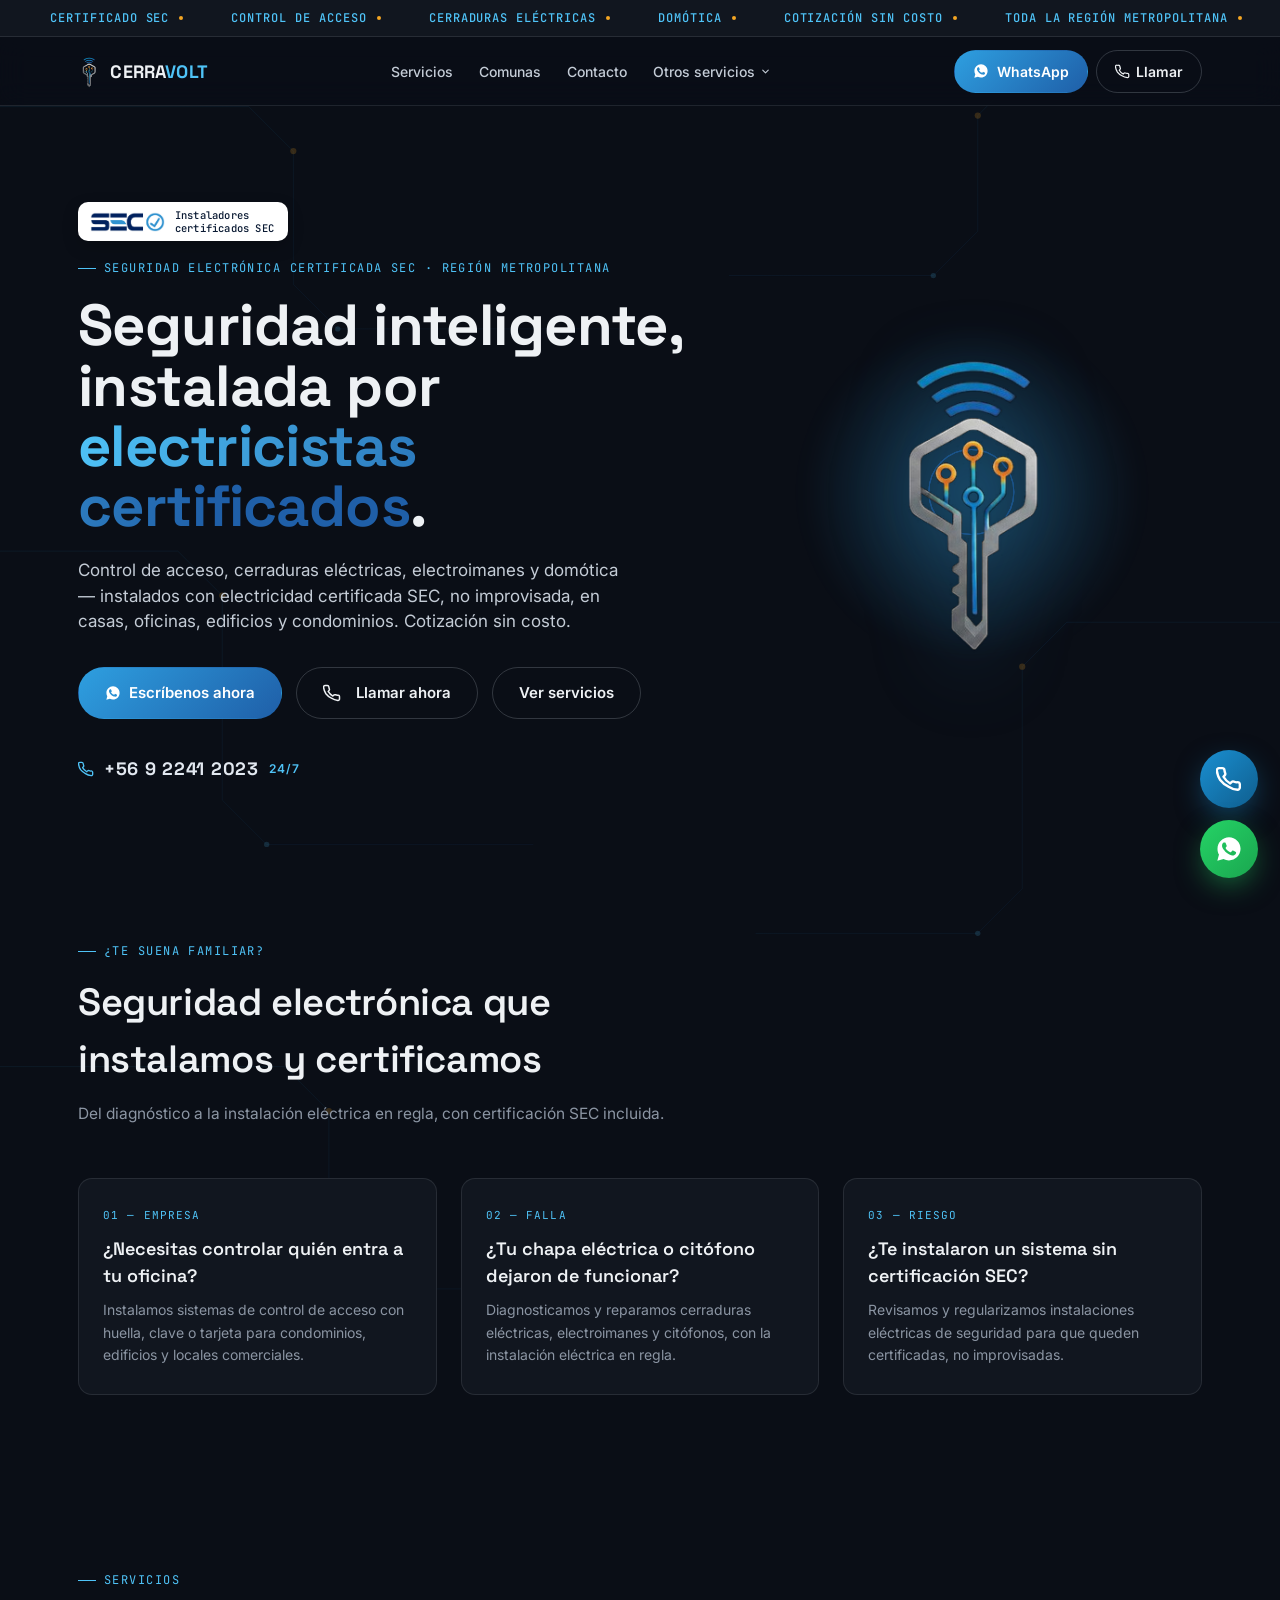
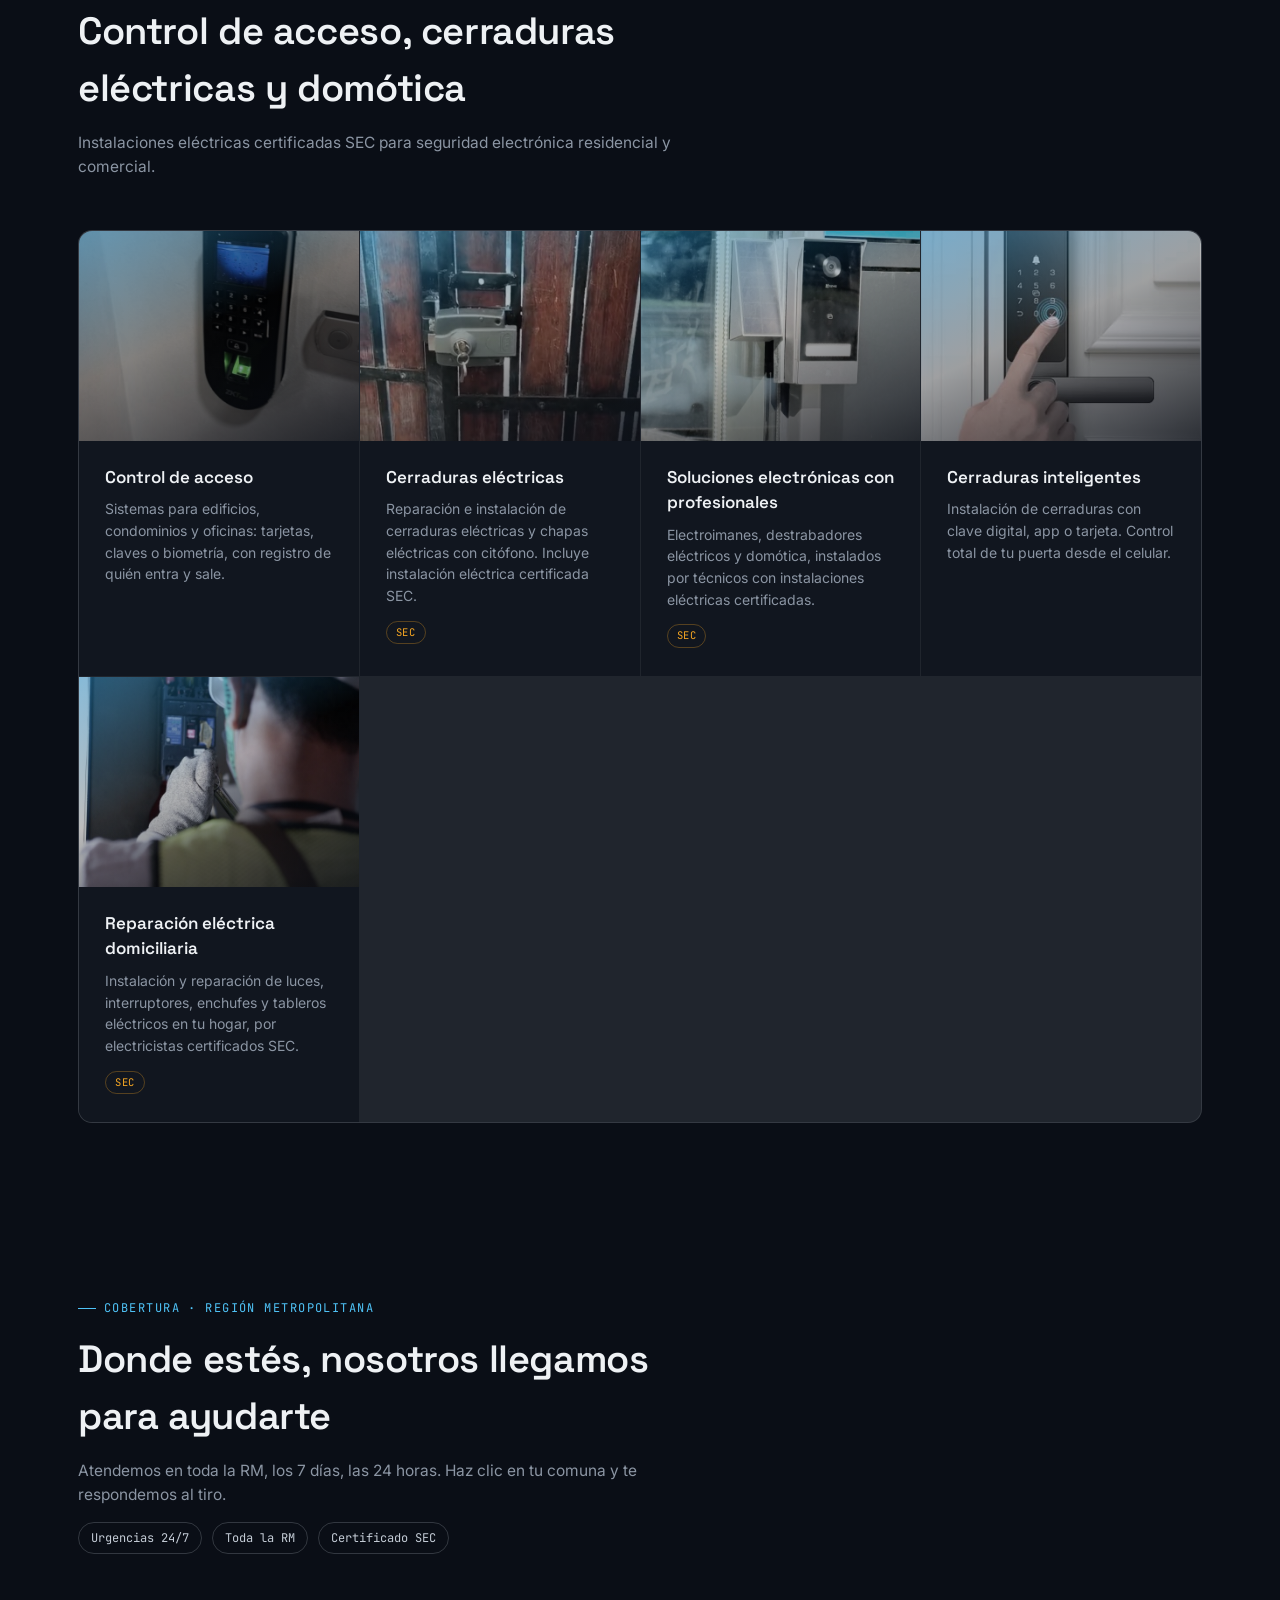
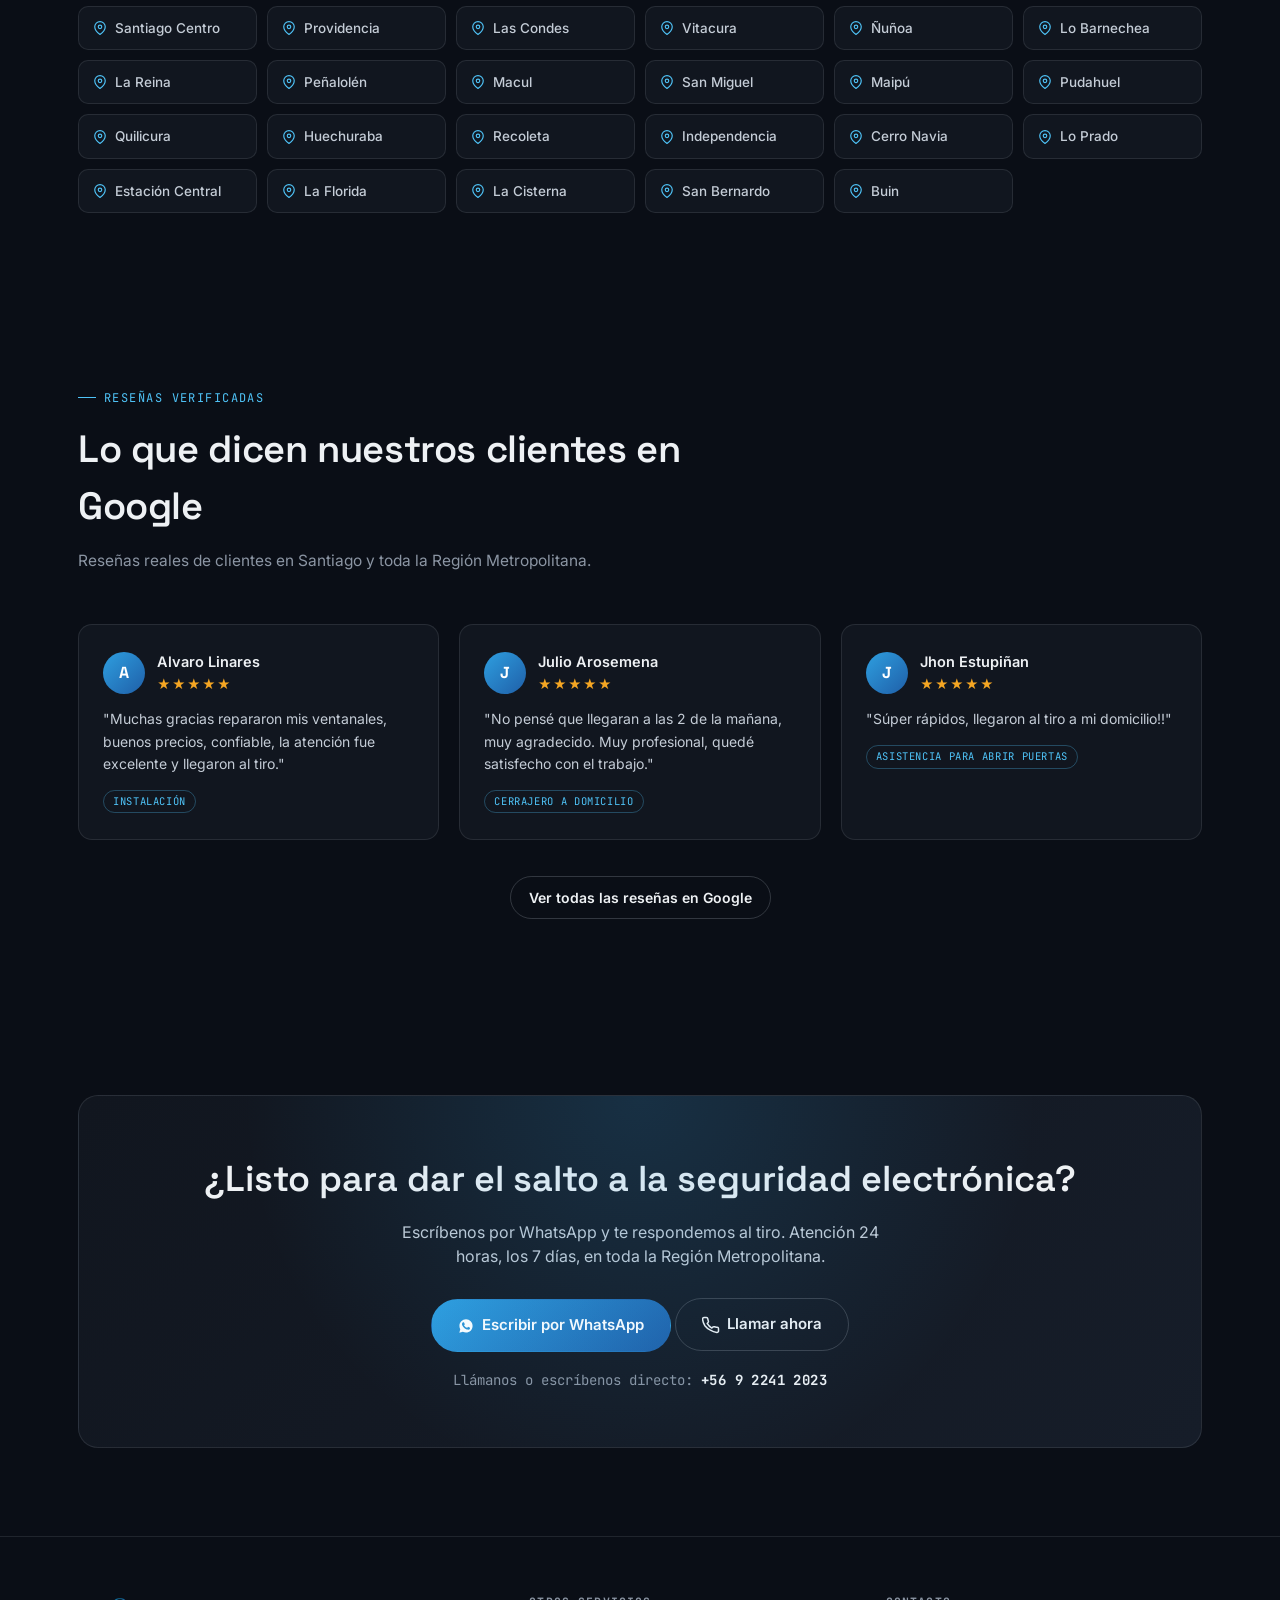
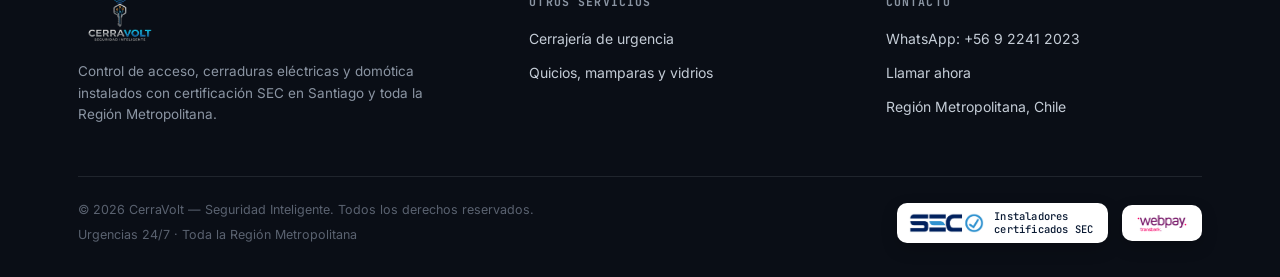
==== commit 74acda67: "Add files via upload" ====
--- a/electricidad/index.html
+++ b/electricidad/index.html
@@ -11,6 +11,21 @@
   gtag('js', new Date());
 
   gtag('config', 'AW-18318931266');
+</script>
+<!-- Event snippet for Contacto conversion page -->
+<script>
+function gtag_report_conversion(url) {
+  var callback = function () {
+    if (typeof(url) != 'undefined') {
+      window.location = url;
+    }
+  };
+  gtag('event', 'conversion', {
+      'send_to': 'AW-18318931266/LsunCIqEoPIcEMLqkp9E',
+      'event_callback': callback
+  });
+  return false;
+}
 </script>
 <title>Cerraduras Eléctricas y Control de Acceso Certificado SEC | CerraVolt</title>
 <meta name="description" content="Instalación de control de acceso, cerraduras eléctricas, electroimanes y domótica con certificación SEC en Santiago y toda la Región Metropolitana.">
@@ -278,6 +293,54 @@
     </div>
   </section>
 
+  <section id="resenas">
+    <div class="wrap">
+      <div class="section-head">
+        <div class="eyebrow">Reseñas verificadas</div>
+        <h2>Lo que dicen nuestros clientes en Google</h2>
+        <p>Reseñas reales de clientes en Santiago y toda la Región Metropolitana.</p>
+      </div>
+      <div class="reviews-grid">
+        <div class="review-card">
+          <div class="review-head">
+            <div class="review-avatar">A</div>
+            <div>
+              <div class="review-name">Alvaro Linares</div>
+              <div class="review-stars">★★★★★</div>
+            </div>
+          </div>
+          <p class="review-text">"Muchas gracias repararon mis ventanales, buenos precios, confiable, la atención fue excelente y llegaron al tiro."</p>
+          <span class="review-tag">Instalación</span>
+        </div>
+        <div class="review-card">
+          <div class="review-head">
+            <div class="review-avatar">J</div>
+            <div>
+              <div class="review-name">Julio Arosemena</div>
+              <div class="review-stars">★★★★★</div>
+            </div>
+          </div>
+          <p class="review-text">"No pensé que llegaran a las 2 de la mañana, muy agradecido. Muy profesional, quedé satisfecho con el trabajo."</p>
+          <span class="review-tag">Cerrajero a domicilio</span>
+        </div>
+        <div class="review-card">
+          <div class="review-head">
+            <div class="review-avatar">J</div>
+            <div>
+              <div class="review-name">Jhon Estupiñan</div>
+              <div class="review-stars">★★★★★</div>
+            </div>
+          </div>
+          <p class="review-text">"Súper rápidos, llegaron al tiro a mi domicilio!!"</p>
+          <span class="review-tag">Asistencia para abrir puertas</span>
+        </div>
+      </div>
+      <div style="text-align:center; margin-top:36px;">
+        <a class="btn btn-ghost" href="https://share.google/Q5XCfoD0J6TOkRFoq" target="_blank" rel="noopener">Ver todas las reseñas en Google</a>
+      </div>
+    </div>
+  </section>
+
   <section id="contacto">
     <div class="wrap">
       <div class="cta">
@@ -326,9 +389,14 @@
         <span>© <span id="year"></span> CerraVolt — Seguridad Inteligente. Todos los derechos reservados.</span>
         <span>Urgencias 24/7 · Toda la Región Metropolitana</span>
       </div>
-      <div class="sec-badge">
-        <img src="../assets/img/sec-badge.png" alt="SEC">
-        <span>Instaladores<br>certificados SEC</span>
+      <div style="display:flex; flex-wrap:wrap; gap:14px; align-items:center;">
+        <div class="sec-badge">
+          <img src="../assets/img/sec-badge.png" alt="SEC">
+          <span>Instaladores<br>certificados SEC</span>
+        </div>
+        <div class="payment-badge">
+          <img src="../assets/img/webpay-transbank.png" alt="Webpay Plus - Transbank">
+        </div>
       </div>
     </div>
   </div>
@@ -344,10 +412,18 @@
 
 <script>
   const WA_NUMBER = "56922412023";
-  const WA_MSG = encodeURIComponent("Hola CerraVolt, necesito una solución eléctrica o electrónica de seguridad.");
+  const WA_MSG = encodeURIComponent("Hola CerraVolt, me gustaría que me ayuden con un servicio de cerrajería, vidriería o electricidad.");
   const waUrl = `https://wa.me/${WA_NUMBER}?text=${WA_MSG}`;
   document.querySelectorAll('#navWaBtn, .hero-wa-btn, .cta-wa-btn, .footer-wa-link, #fabWa, .nav-mobile-wa-btn').forEach(el => {
     el.setAttribute('href', waUrl);
+  });
+
+  // Google Ads: report a "Contacto" conversion on WhatsApp/Llamar clicks
+  document.querySelectorAll('a[href^="https://wa.me/"], a[href^="tel:"]').forEach(el => {
+    el.addEventListener('click', function(e) {
+      e.preventDefault();
+      gtag_report_conversion(this.href);
+    });
   });
 
   document.getElementById('year').textContent = new Date().getFullYear();
--- a/assets/css/site.css
+++ b/assets/css/site.css
@@ -455,6 +455,34 @@
   .pain-card h3{font-family:var(--display); font-size:18px; font-weight:600; margin-bottom:10px;}
   .pain-card p{font-size:14px; color:var(--steel-500); line-height:1.6;}
 
+  /* ---------- Reseñas de Google ---------- */
+  .reviews-grid{
+    display:grid; grid-template-columns:repeat(auto-fit, minmax(280px,1fr)); gap:20px;
+  }
+  .review-card{
+    border:1px solid var(--line); border-radius:var(--radius);
+    padding:26px 24px; background:var(--bg-elevated);
+    display:flex; flex-direction:column; gap:14px;
+    transition:background .25s ease;
+  }
+  .review-card:hover{background:var(--bg-elevated-2);}
+  .review-head{display:flex; align-items:center; gap:12px;}
+  .review-avatar{
+    width:42px; height:42px; border-radius:50%; flex-shrink:0;
+    display:flex; align-items:center; justify-content:center;
+    background:linear-gradient(135deg, var(--blue-500), var(--blue-700));
+    color:#fff; font-family:var(--display); font-weight:700; font-size:16px;
+  }
+  .review-name{font-size:14.5px; font-weight:600; color:var(--steel-100);}
+  .review-stars{color:var(--amber-400); font-size:13px; letter-spacing:1px; margin-top:2px;}
+  .review-text{font-size:14px; color:var(--steel-300); line-height:1.6;}
+  .review-tag{
+    align-self:flex-start;
+    font-family:var(--mono); font-size:10.5px; letter-spacing:0.06em; text-transform:uppercase;
+    color:var(--blue-400); border:1px solid rgba(79,195,247,0.3);
+    padding:3px 9px; border-radius:999px;
+  }
+
   /* ---------- Why cards (numbered) ---------- */
   .why-cards{
     display:grid; grid-template-columns:repeat(auto-fit, minmax(240px,1fr)); gap:20px;
@@ -541,6 +569,12 @@
     font-family:var(--mono); font-size:10.5px; font-weight:500; letter-spacing:0.02em;
     color:#0a1a33; white-space:nowrap; line-height:1.2;
   }
+  .payment-badge{
+    display:inline-flex; align-items:center;
+    background:#ffffff; border-radius:10px; padding:8px 14px;
+    box-shadow:0 6px 18px -4px rgba(0,0,0,0.35);
+  }
+  .payment-badge img{height:20px; width:auto; display:block;}
 
   /* ---------- Floating WhatsApp ---------- */
   .fab{
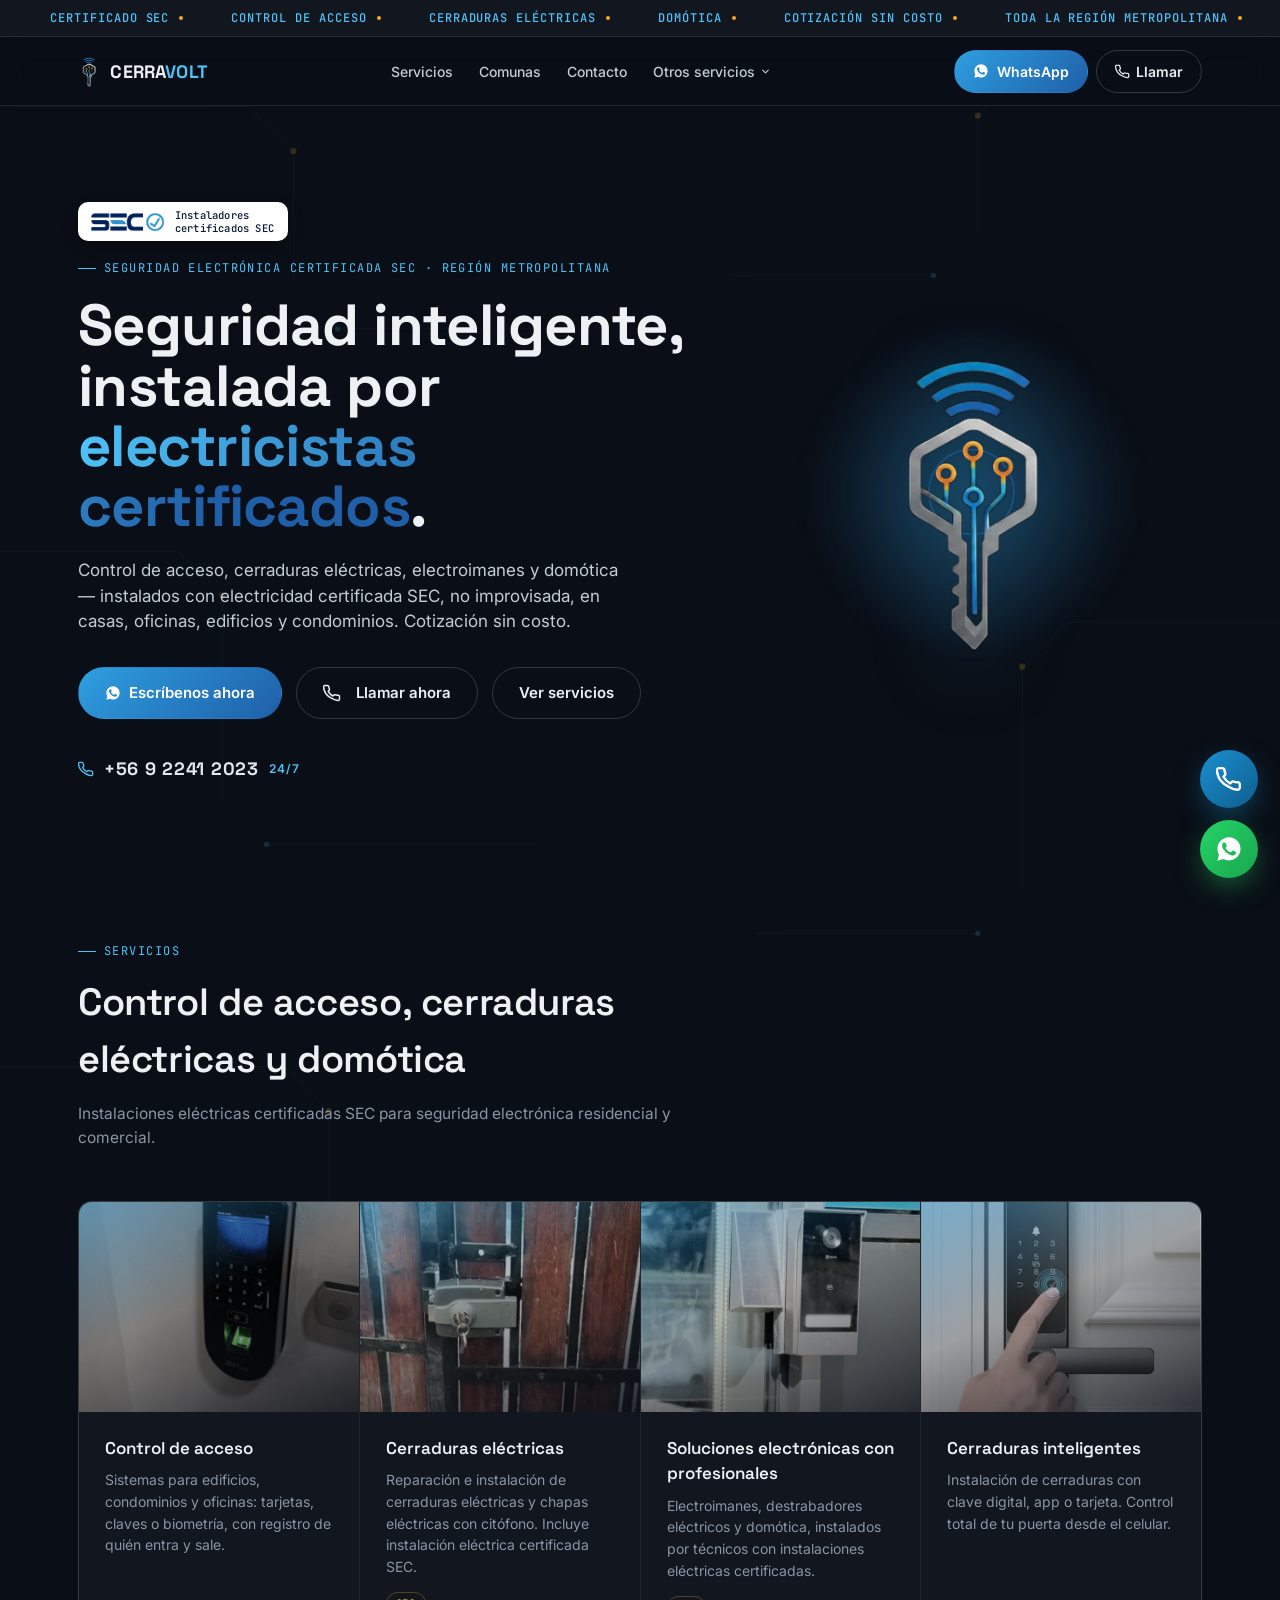
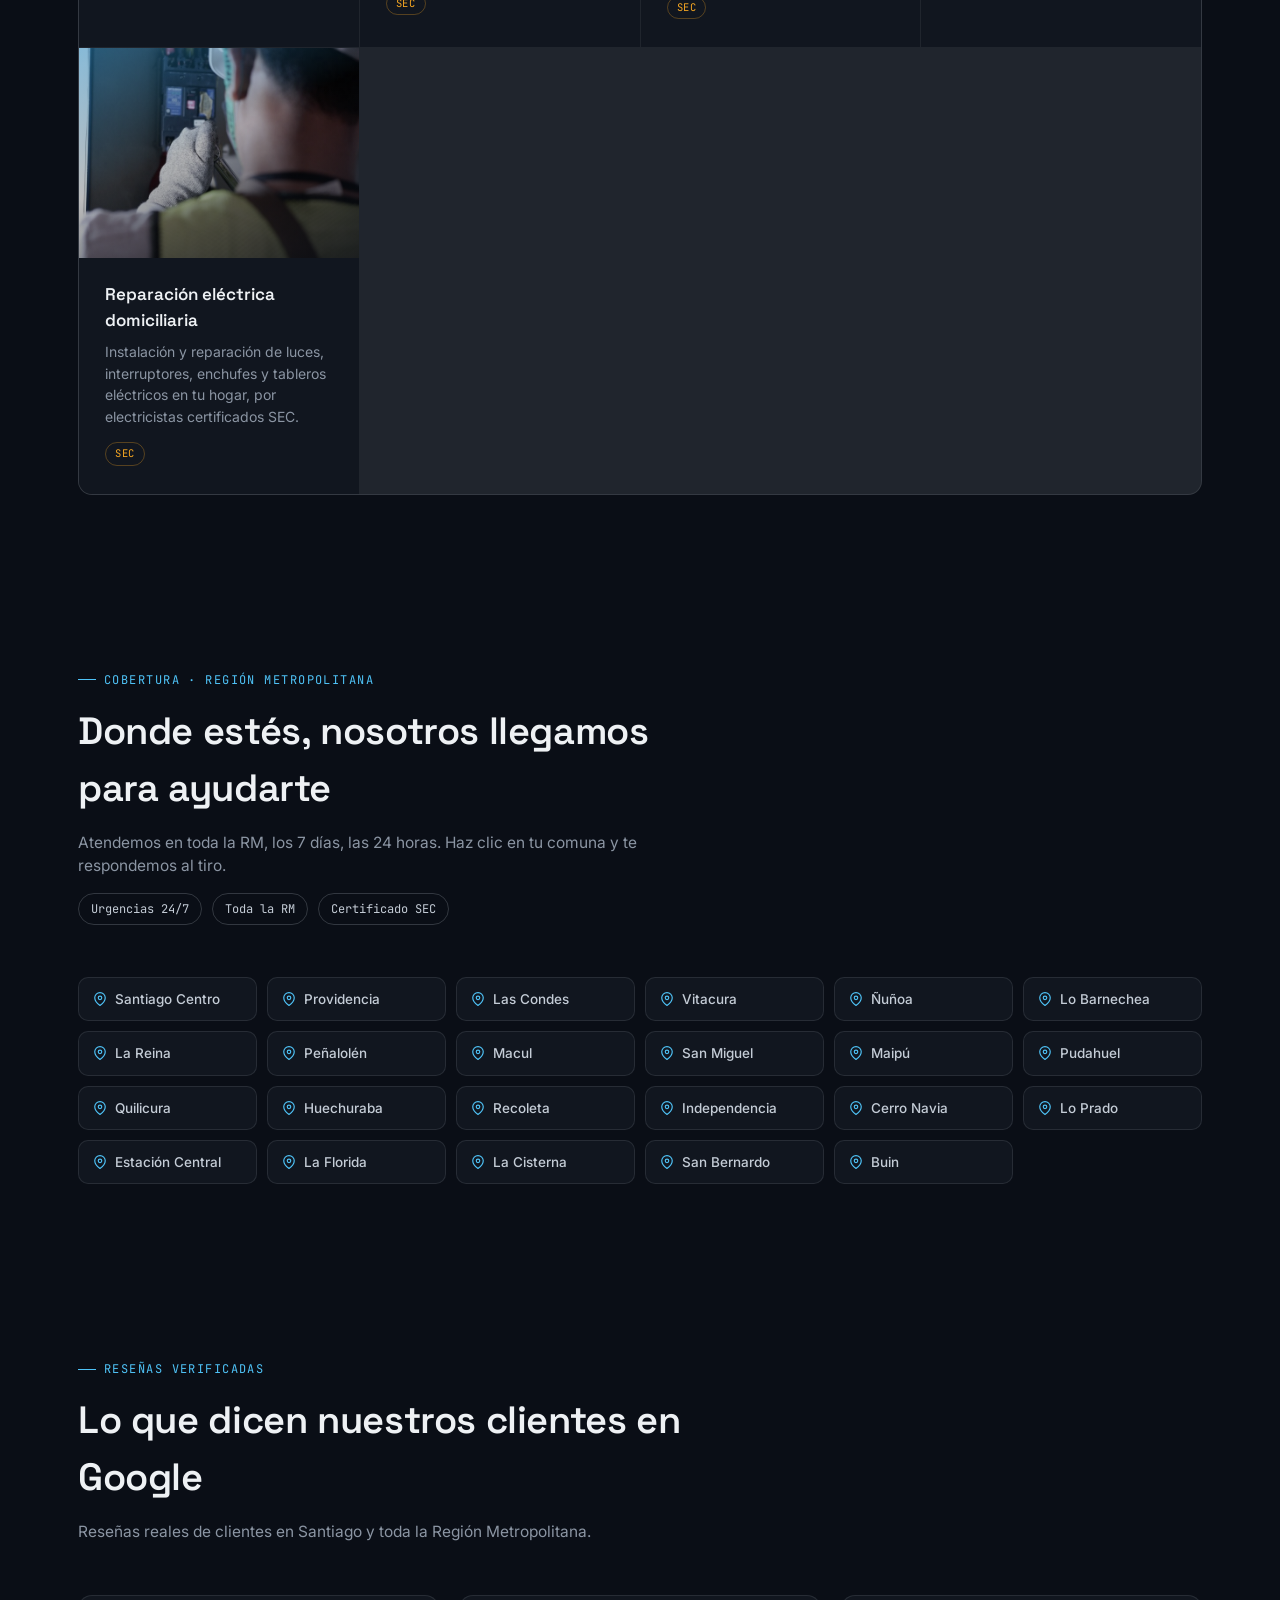
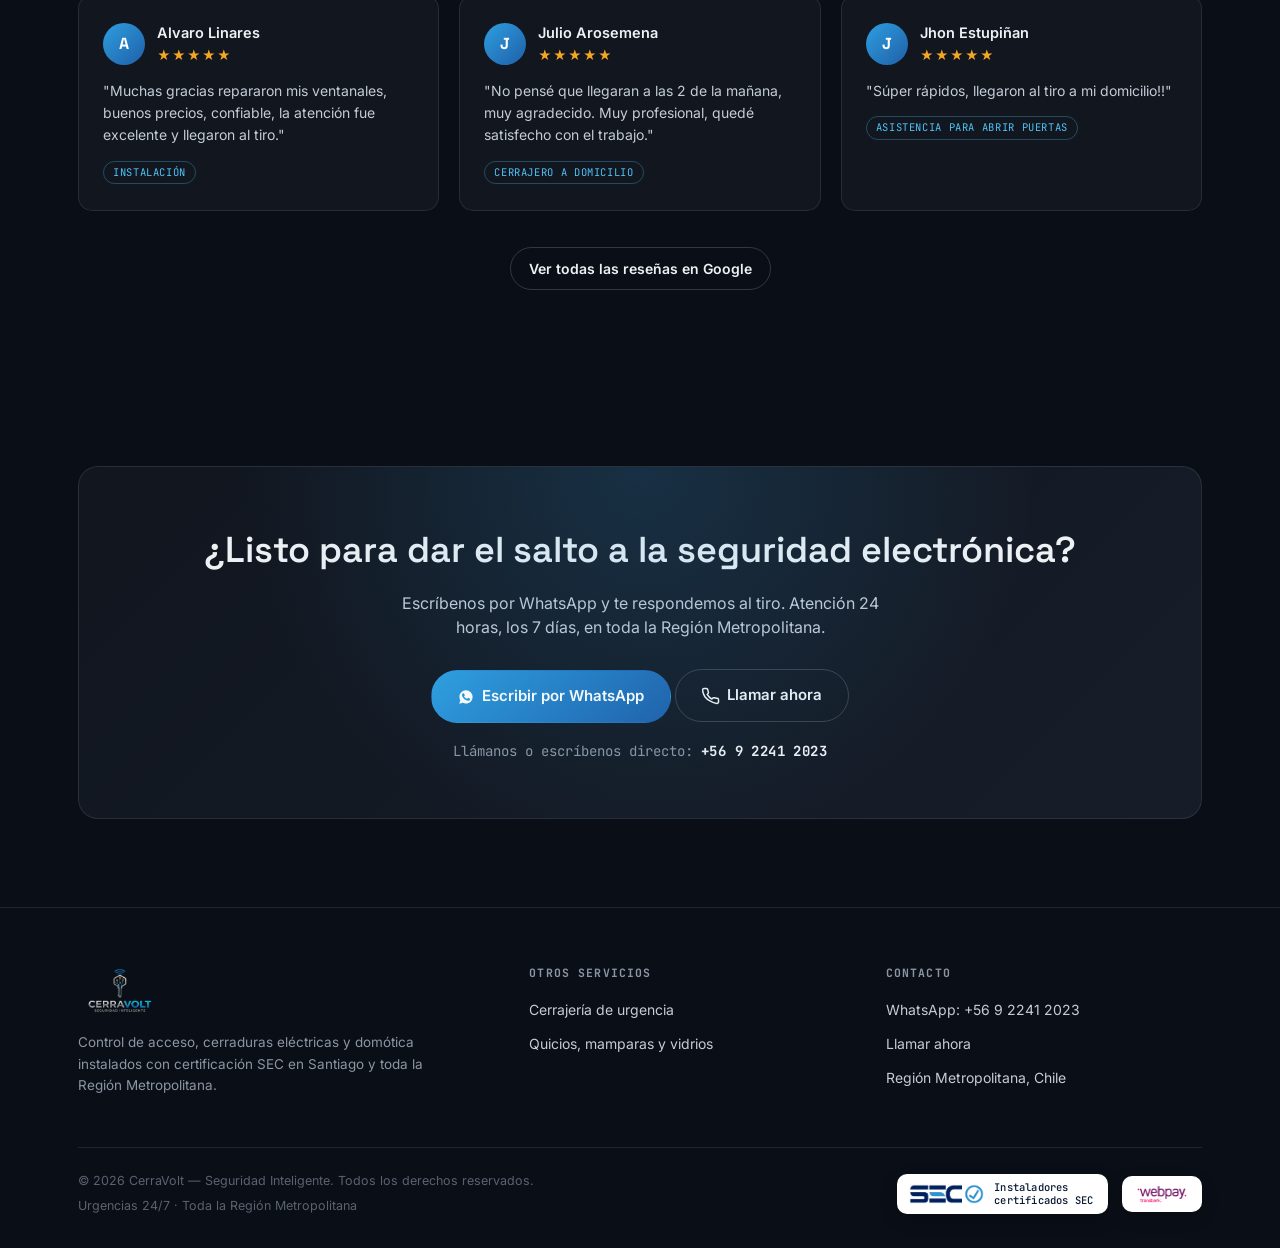
==== commit dac3c8c0: "Add files via upload" ====
--- a/electricidad/index.html
+++ b/electricidad/index.html
@@ -3,6 +3,13 @@
 <head>
 <meta charset="UTF-8">
 <meta name="viewport" content="width=device-width, initial-scale=1.0">
+<!-- Google Tag Manager -->
+<script>(function(w,d,s,l,i){w[l]=w[l]||[];w[l].push({'gtm.start':
+new Date().getTime(),event:'gtm.js'});var f=d.getElementsByTagName(s)[0],
+j=d.createElement(s),dl=l!='dataLayer'?'&l='+l:'';j.async=true;j.src=
+'https://www.googletagmanager.com/gtm.js?id='+i+dl;f.parentNode.insertBefore(j,f);
+})(window,document,'script','dataLayer','GTM-NPRLC8XR');</script>
+<!-- End Google Tag Manager -->
 <!-- Google tag (gtag.js) -->
 <script async src="https://www.googletagmanager.com/gtag/js?id=AW-18318931266"></script>
 <script>
@@ -37,6 +44,10 @@
 <link rel="stylesheet" href="../assets/css/site.css">
 </head>
 <body>
+<!-- Google Tag Manager (noscript) -->
+<noscript><iframe src="https://www.googletagmanager.com/ns.html?id=GTM-NPRLC8XR"
+height="0" width="0" style="display:none;visibility:hidden"></iframe></noscript>
+<!-- End Google Tag Manager (noscript) -->
 
 <svg class="circuit-bg" id="circuitBg" viewBox="0 0 1440 1600" preserveAspectRatio="xMidYMin slice" xmlns="http://www.w3.org/2000/svg">
   <defs>
@@ -94,7 +105,7 @@
         </a>
         <div class="nav-dropdown-menu">
           <a href="../index.html">Cerrajería de urgencia</a>
-          <a href="../vidrieria/">Quicios, mamparas y vidrios</a>
+          <a href="../quicios-vidrios/">Quicios, mamparas y vidrios</a>
         </div>
       </div>
     </nav>
@@ -116,7 +127,7 @@
     <div class="nav-mobile-divider"></div>
     <span class="nav-mobile-label">Otros servicios</span>
           <a href="../index.html">Cerrajería de urgencia</a>
-          <a href="../vidrieria/">Quicios, mamparas y vidrios</a>
+          <a href="../quicios-vidrios/">Quicios, mamparas y vidrios</a>
     <div class="nav-mobile-divider"></div>
     <a class="btn btn-primary nav-mobile-wa-btn" href="#" target="_blank" rel="noopener">
       <svg class="icon-wa" viewBox="0 0 24 24"><path fill="currentColor" d="M12.04 2C6.58 2 2.13 6.45 2.13 11.91c0 1.79.47 3.46 1.29 4.91L2 22l5.31-1.39c1.39.76 2.98 1.19 4.67 1.19h.01c5.46 0 9.91-4.45 9.91-9.91C21.9 6.45 17.5 2 12.04 2zm5.81 14.07c-.25.7-1.45 1.34-2 1.43-.51.08-1.15.11-1.86-.12-.43-.13-.98-.32-1.69-.62-2.97-1.28-4.91-4.27-5.06-4.47-.15-.2-1.21-1.61-1.21-3.07 0-1.46.77-2.18 1.04-2.47.27-.29.59-.36.79-.36.2 0 .4 0 .57.01.18.01.43-.07.67.51.25.6.85 2.07.92 2.22.07.15.12.33.02.53-.1.2-.15.32-.3.49-.15.17-.31.38-.45.51-.15.15-.3.31-.13.6.17.29.76 1.25 1.63 2.02 1.12 1 2.06 1.31 2.36 1.46.3.15.47.13.65-.08.18-.21.76-.88.96-1.18.2-.3.4-.25.67-.15.27.1 1.74.82 2.04.97.3.15.5.22.57.34.07.13.07.74-.18 1.44z"/></svg>
@@ -166,33 +177,6 @@
         </svg>
         <div class="glow"></div>
         <img src="../assets/img/hero-key.png" alt="Control de acceso y cerraduras eléctricas CerraVolt">
-      </div>
-    </div>
-  </section>
-
-  <section id="situaciones">
-    <div class="wrap">
-      <div class="section-head">
-        <div class="eyebrow">¿Te suena familiar?</div>
-        <h2>Seguridad electrónica que instalamos y certificamos</h2>
-        <p>Del diagnóstico a la instalación eléctrica en regla, con certificación SEC incluida.</p>
-      </div>
-      <div class="pain-grid">
-        <div class="pain-card">
-          <div class="pain-n">01 — Empresa</div>
-          <h3>¿Necesitas controlar quién entra a tu oficina?</h3>
-          <p>Instalamos sistemas de control de acceso con huella, clave o tarjeta para condominios, edificios y locales comerciales.</p>
-        </div>
-        <div class="pain-card">
-          <div class="pain-n">02 — Falla</div>
-          <h3>¿Tu chapa eléctrica o citófono dejaron de funcionar?</h3>
-          <p>Diagnosticamos y reparamos cerraduras eléctricas, electroimanes y citófonos, con la instalación eléctrica en regla.</p>
-        </div>
-        <div class="pain-card">
-          <div class="pain-n">03 — Riesgo</div>
-          <h3>¿Te instalaron un sistema sin certificación SEC?</h3>
-          <p>Revisamos y regularizamos instalaciones eléctricas de seguridad para que queden certificadas, no improvisadas.</p>
-        </div>
       </div>
     </div>
   </section>
@@ -372,7 +356,7 @@
         <h4>Otros servicios</h4>
         <ul>
           <li><a href="../index.html">Cerrajería de urgencia</a></li>
-          <li><a href="../vidrieria/">Quicios, mamparas y vidrios</a></li>
+          <li><a href="../quicios-vidrios/">Quicios, mamparas y vidrios</a></li>
         </ul>
       </div>
       <div class="footer-col">
@@ -412,7 +396,7 @@
 
 <script>
   const WA_NUMBER = "56922412023";
-  const WA_MSG = encodeURIComponent("Hola CerraVolt, me gustaría que me ayuden con un servicio de cerrajería, vidriería o electricidad.");
+  const WA_MSG = encodeURIComponent("Hola, necesito ayuda.");
   const waUrl = `https://wa.me/${WA_NUMBER}?text=${WA_MSG}`;
   document.querySelectorAll('#navWaBtn, .hero-wa-btn, .cta-wa-btn, .footer-wa-link, #fabWa, .nav-mobile-wa-btn').forEach(el => {
     el.setAttribute('href', waUrl);
@@ -421,8 +405,7 @@
   // Google Ads: report a "Contacto" conversion on WhatsApp/Llamar clicks
   document.querySelectorAll('a[href^="https://wa.me/"], a[href^="tel:"]').forEach(el => {
     el.addEventListener('click', function(e) {
-      e.preventDefault();
-      gtag_report_conversion(this.href);
+      gtag_report_conversion();
     });
   });
 
--- a/assets/css/site.css
+++ b/assets/css/site.css
@@ -431,30 +431,6 @@
   .commune-btn:hover{background:var(--bg-elevated-2); border-color:var(--blue-400); color:var(--steel-100);}
   .commune-btn svg{flex-shrink:0; color:var(--blue-400);}
 
-  /* ---------- Pain points ---------- */
-  .pain-grid{
-    display:grid; grid-template-columns:repeat(auto-fit, minmax(260px,1fr)); gap:24px;
-    margin-bottom:0;
-  }
-  .pain-card{
-    border:1px solid var(--line); border-radius:var(--radius);
-    padding:28px 24px; background:var(--bg-elevated);
-    position:relative; overflow:hidden;
-  }
-  .pain-card::before{
-    content:''; position:absolute; top:0; left:0; right:0; height:2px;
-    background:linear-gradient(90deg, var(--blue-500), var(--blue-400));
-    opacity:0;
-    transition:opacity .3s ease;
-  }
-  .pain-card:hover::before{opacity:1;}
-  .pain-card .pain-n{
-    font-family:var(--mono); font-size:11px; letter-spacing:0.1em;
-    text-transform:uppercase; color:var(--blue-400); margin-bottom:12px;
-  }
-  .pain-card h3{font-family:var(--display); font-size:18px; font-weight:600; margin-bottom:10px;}
-  .pain-card p{font-size:14px; color:var(--steel-500); line-height:1.6;}
-
   /* ---------- Reseñas de Google ---------- */
   .reviews-grid{
     display:grid; grid-template-columns:repeat(auto-fit, minmax(280px,1fr)); gap:20px;
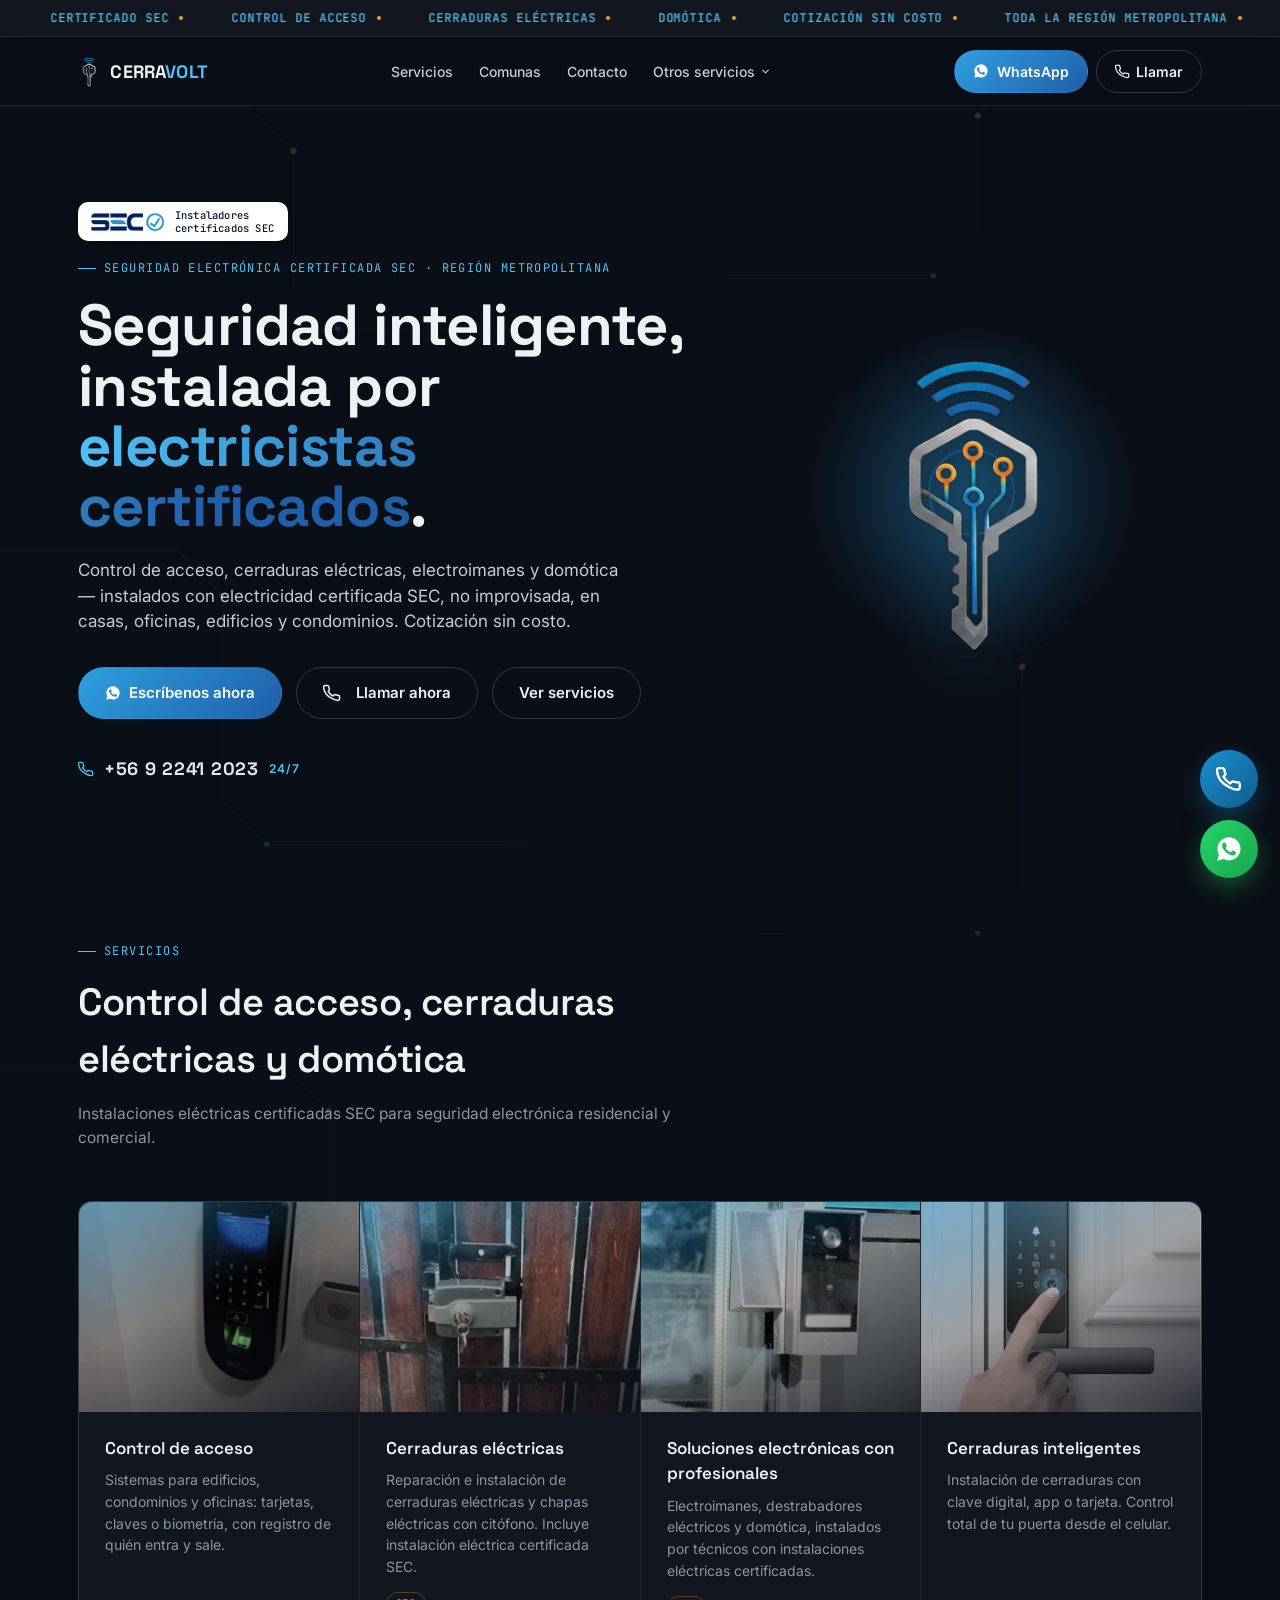
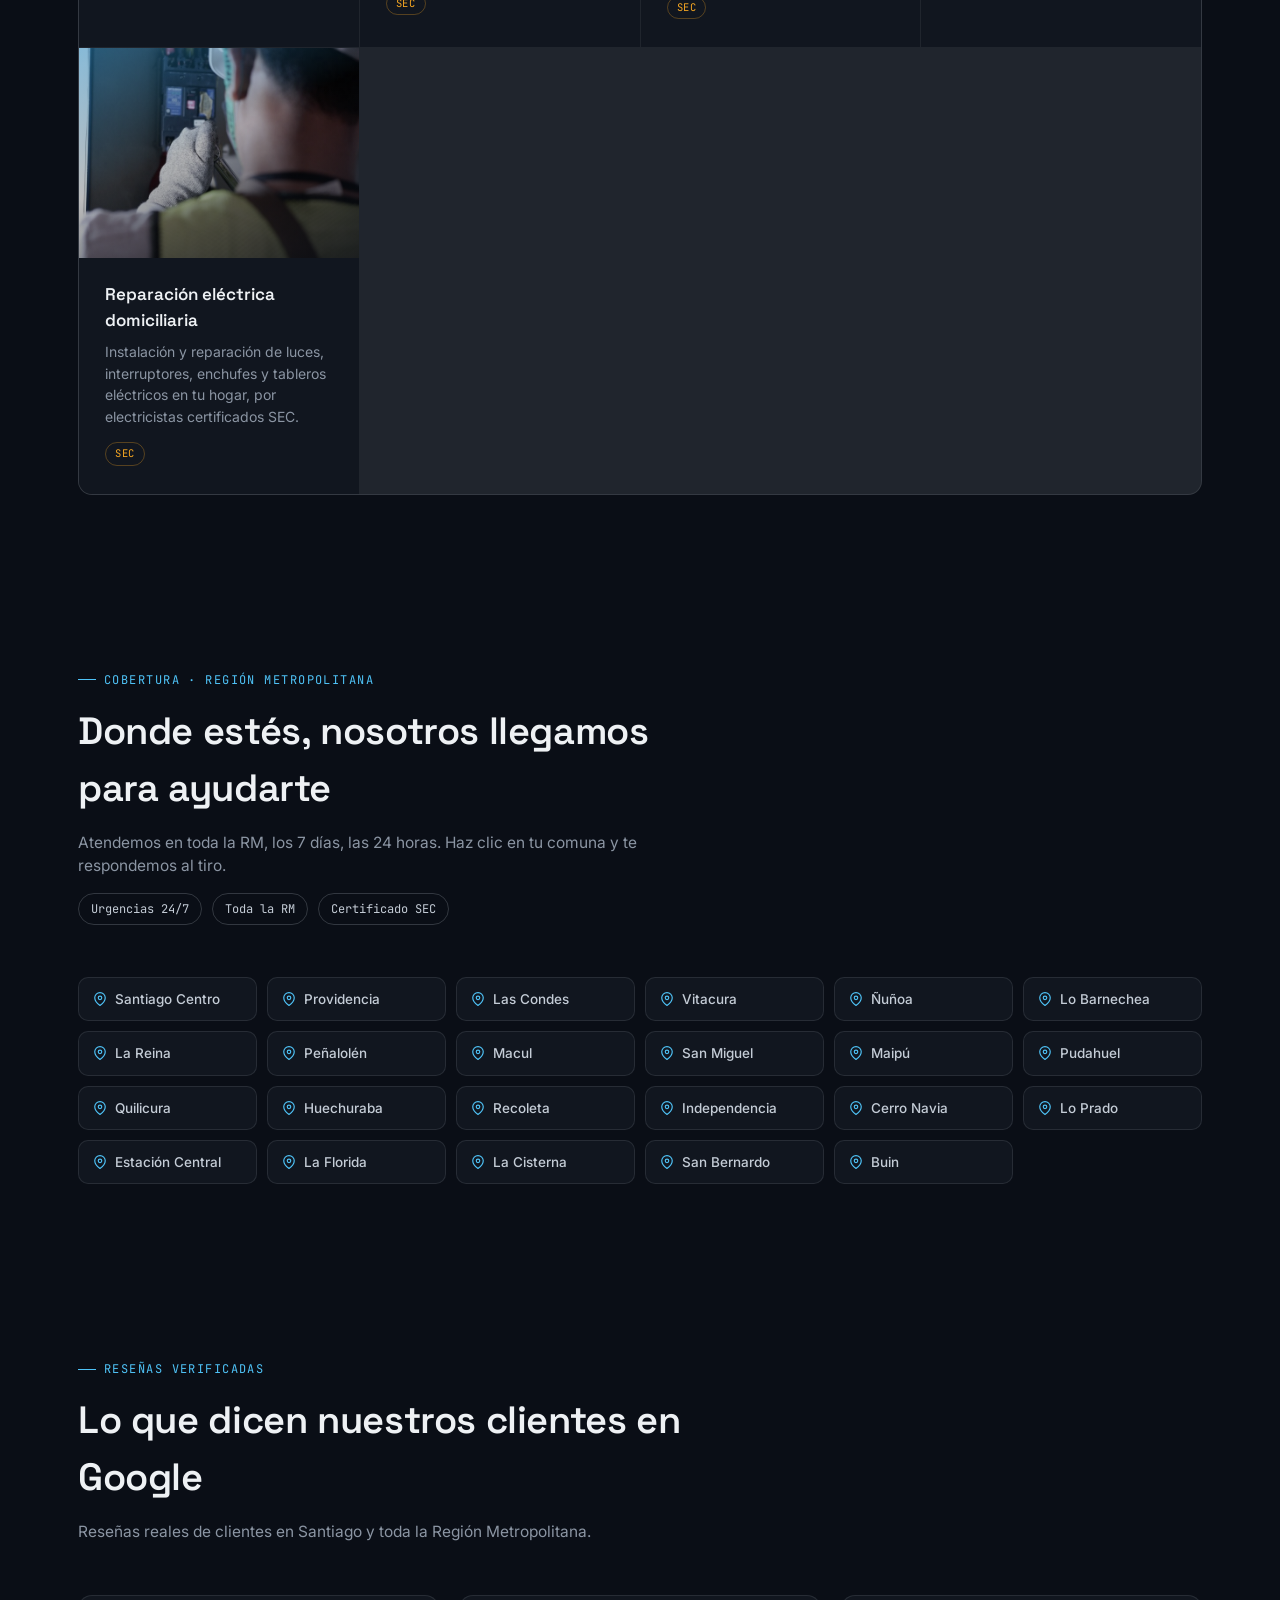
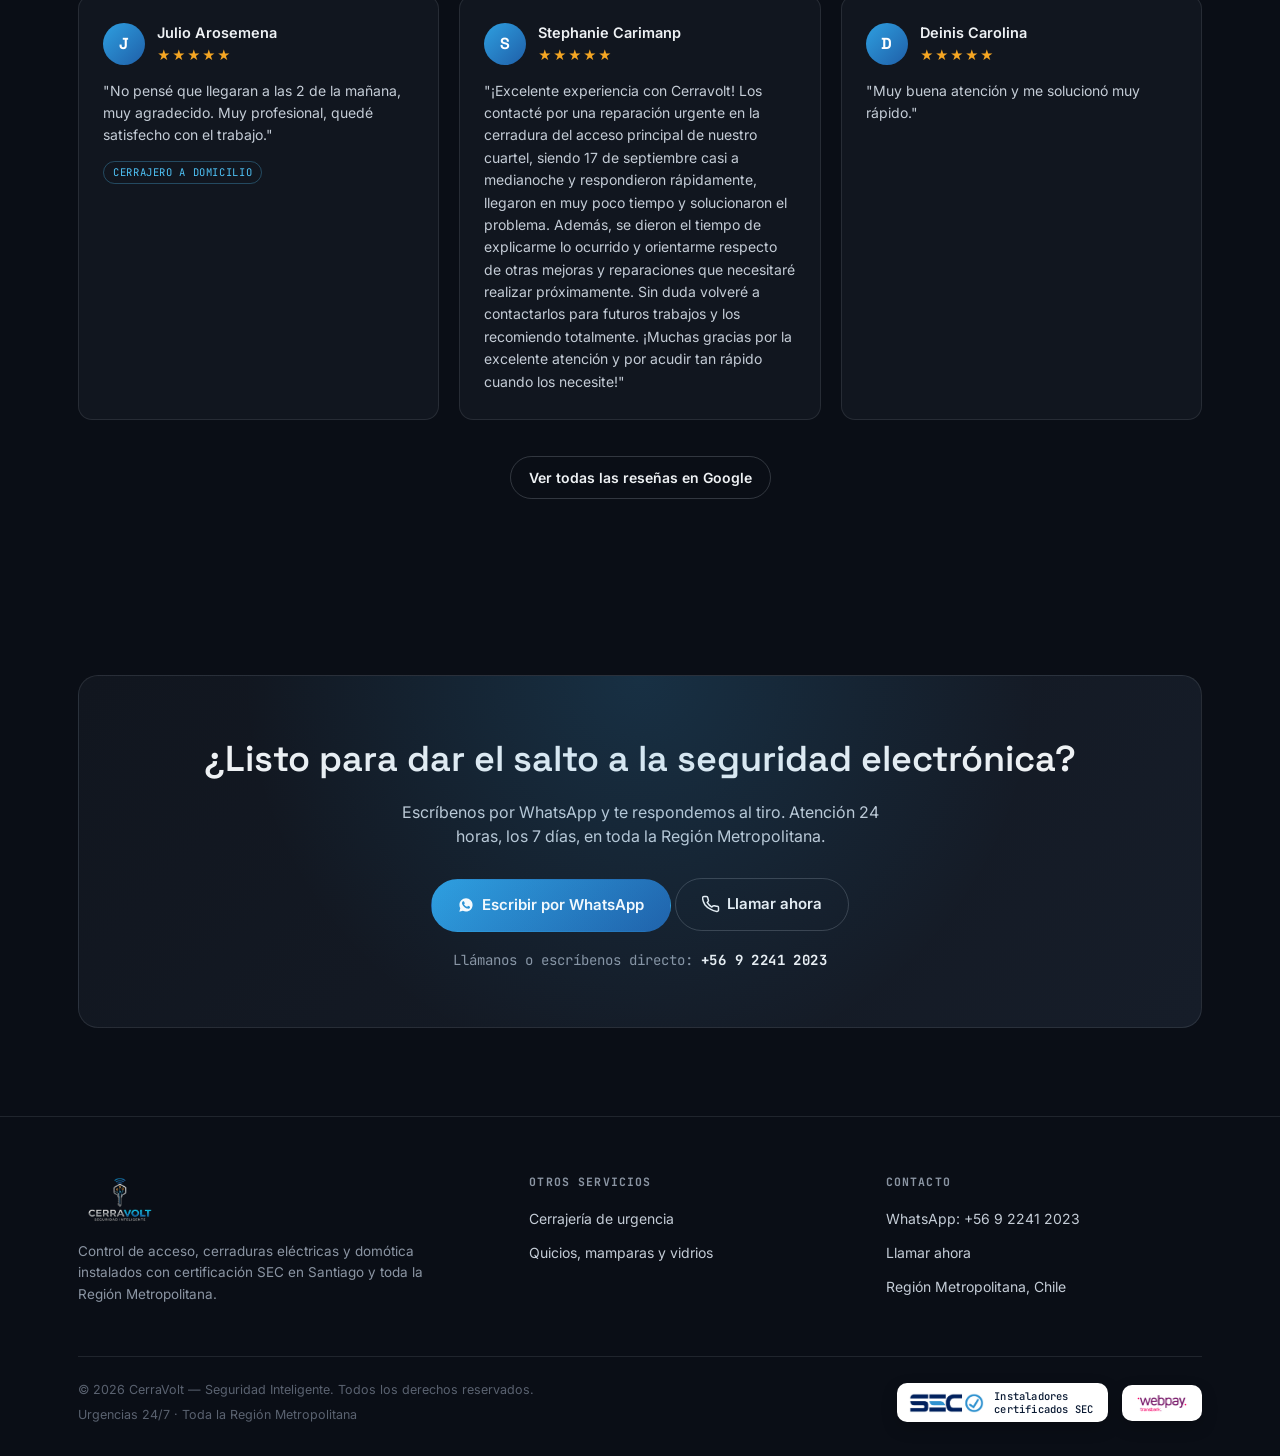
==== commit 5e87fc7f: "Update quicios-vidrios landing and rotate Google reviews - quicios-vidrios: new title/H1/lead target" ====
--- a/electricidad/index.html
+++ b/electricidad/index.html
@@ -318,7 +318,55 @@
           <p class="review-text">"Súper rápidos, llegaron al tiro a mi domicilio!!"</p>
           <span class="review-tag">Asistencia para abrir puertas</span>
         </div>
-      </div>
+        <div class="review-card">
+          <div class="review-head">
+            <div class="review-avatar">K</div>
+            <div>
+              <div class="review-name">Karla Cordero Dviasso</div>
+              <div class="review-stars">★★★★★</div>
+            </div>
+          </div>
+          <p class="review-text">"Excelente servicio, un muy buen trabajo perfecto como se requería y además muy rápido desde que se realizó la cotización hasta el montaje. Los recomiendo!"</p>
+        </div>
+        <div class="review-card">
+          <div class="review-head">
+            <div class="review-avatar">D</div>
+            <div>
+              <div class="review-name">Deinis Carolina</div>
+              <div class="review-stars">★★★★★</div>
+            </div>
+          </div>
+          <p class="review-text">"Muy buena atención y me solucionó muy rápido."</p>
+        </div>
+        <div class="review-card">
+          <div class="review-head">
+            <div class="review-avatar">V</div>
+            <div>
+              <div class="review-name">Valentina Ramirez</div>
+              <div class="review-stars">★★★★★</div>
+            </div>
+          </div>
+          <p class="review-text">"Excelente servicio, eficiente muchísimas gracias.☺️"</p>
+        </div>
+        <div class="review-card">
+          <div class="review-head">
+            <div class="review-avatar">S</div>
+            <div>
+              <div class="review-name">Stephanie Carimanp</div>
+              <div class="review-stars">★★★★★</div>
+            </div>
+          </div>
+          <p class="review-text">"¡Excelente experiencia con Cerravolt! Los contacté por una reparación urgente en la cerradura del acceso principal de nuestro cuartel, siendo 17 de septiembre casi a medianoche y respondieron rápidamente, llegaron en muy poco tiempo y solucionaron el problema. Además, se dieron el tiempo de explicarme lo ocurrido y orientarme respecto de otras mejoras y reparaciones que necesitaré realizar próximamente. Sin duda volveré a contactarlos para futuros trabajos y los recomiendo totalmente. ¡Muchas gracias por la excelente atención y por acudir tan rápido cuando los necesite!"</p>
+        </div>
+      </div>
+      <script>
+        (function(){
+          var g=document.querySelector('.reviews-grid'); if(!g) return;
+          var c=[].slice.call(g.children);
+          for(var i=c.length-1;i>0;i--){var j=Math.floor(Math.random()*(i+1)); var t=c[i]; c[i]=c[j]; c[j]=t;}
+          c.forEach(function(el,k){ g.appendChild(el); if(k>=3) el.style.display='none'; });
+        })();
+      </script>
       <div style="text-align:center; margin-top:36px;">
         <a class="btn btn-ghost" href="https://share.google/Q5XCfoD0J6TOkRFoq" target="_blank" rel="noopener">Ver todas las reseñas en Google</a>
       </div>
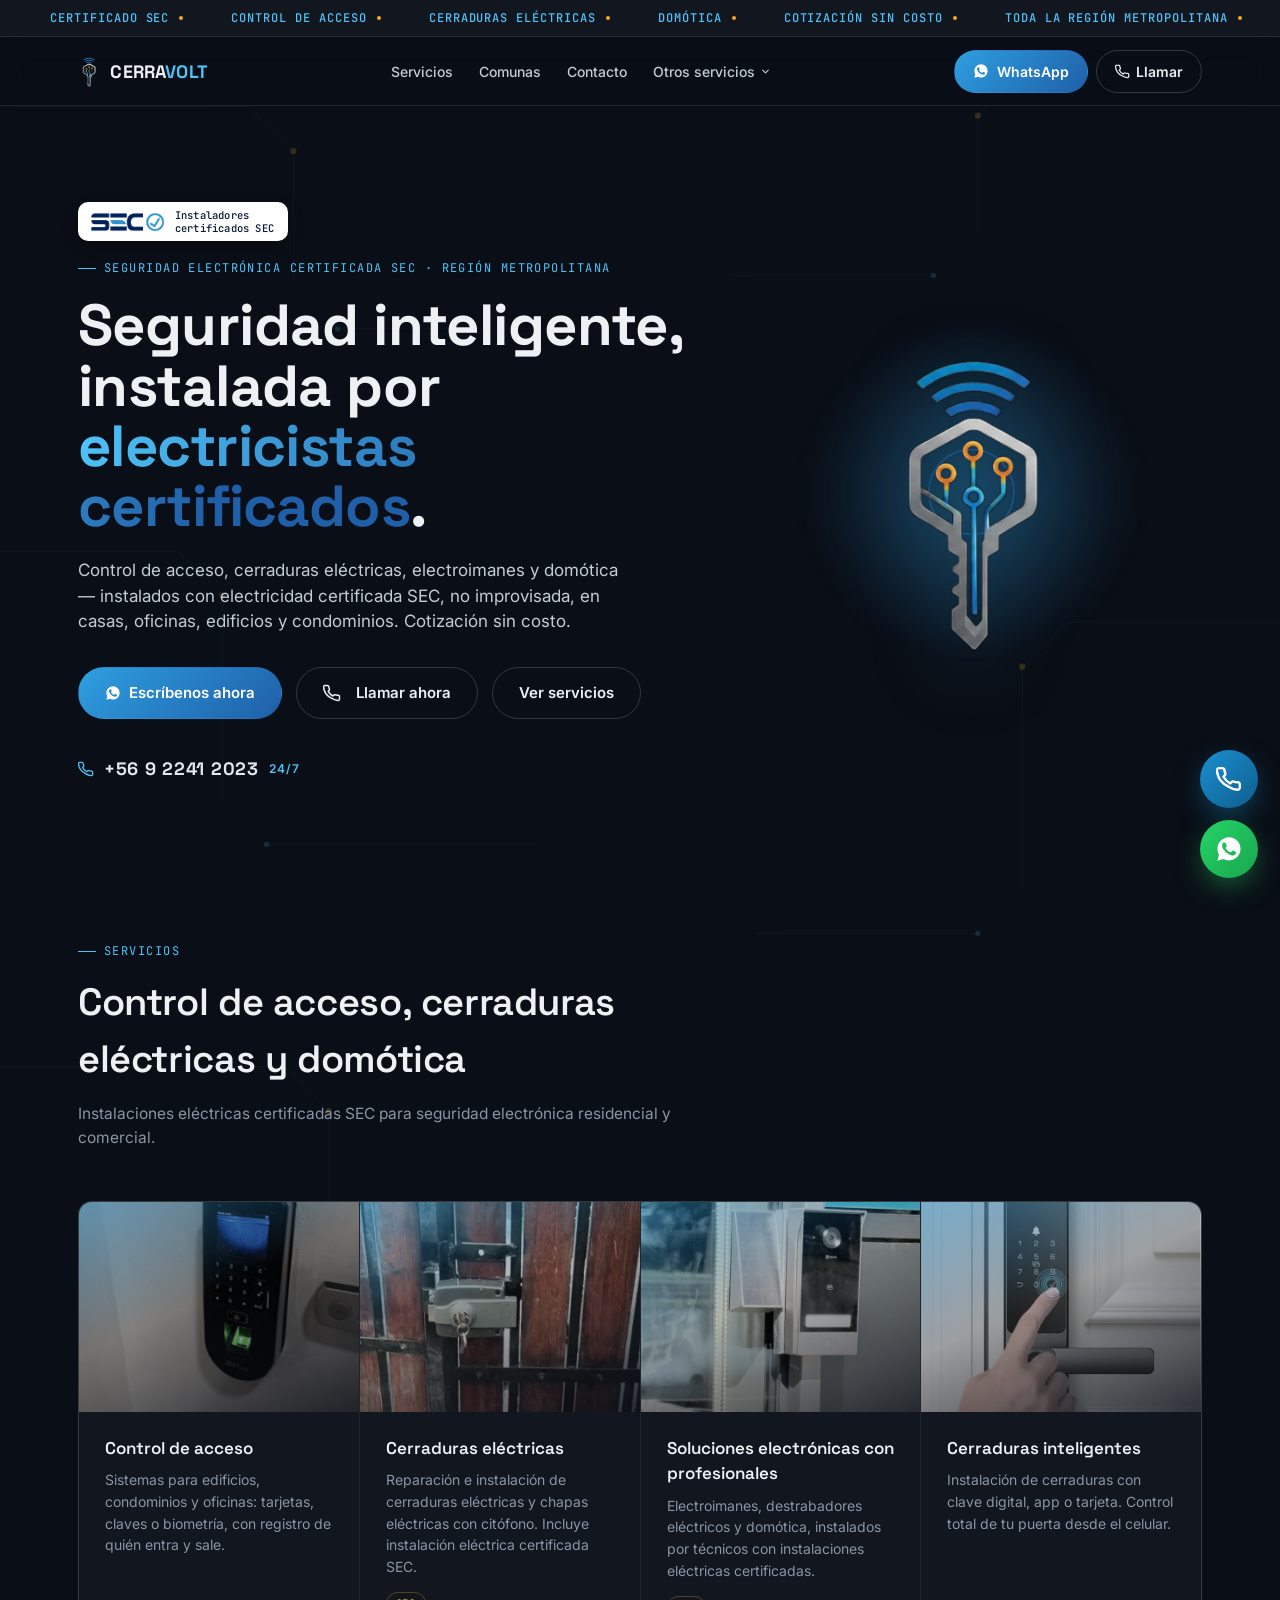
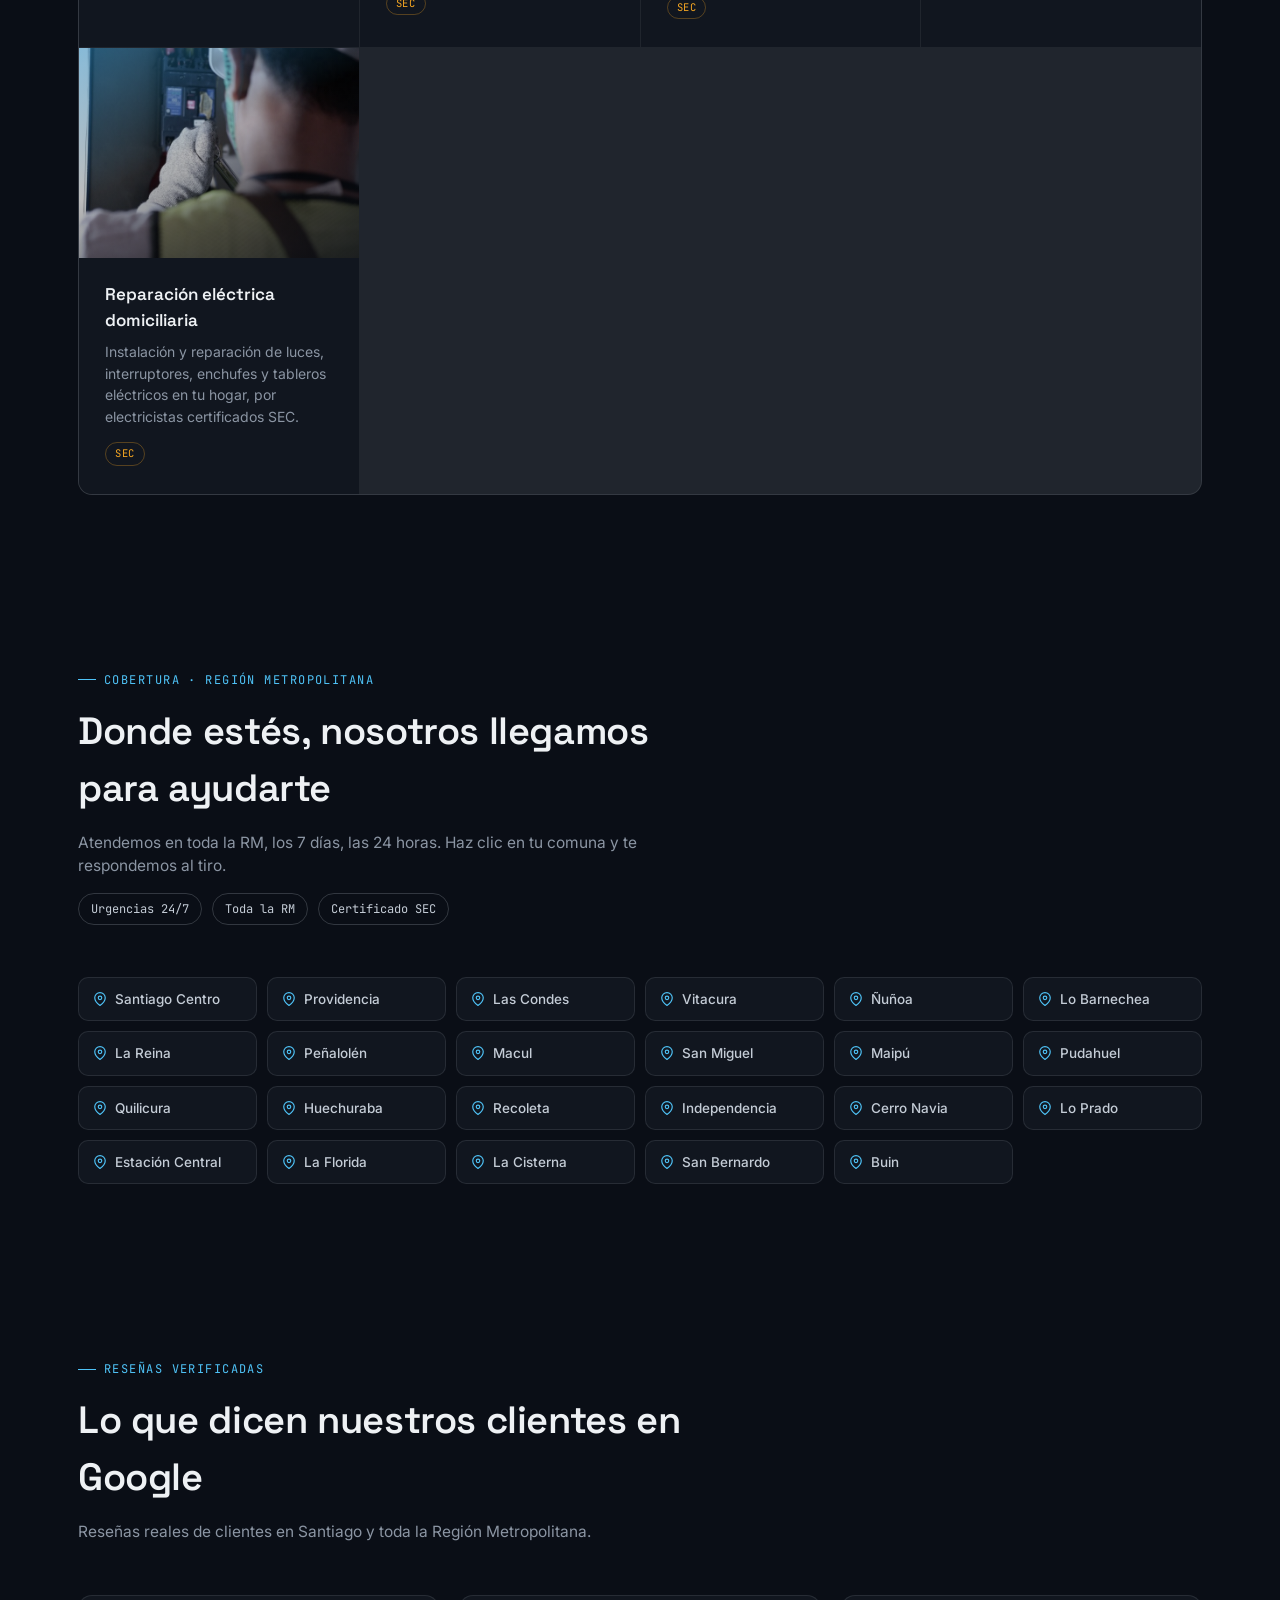
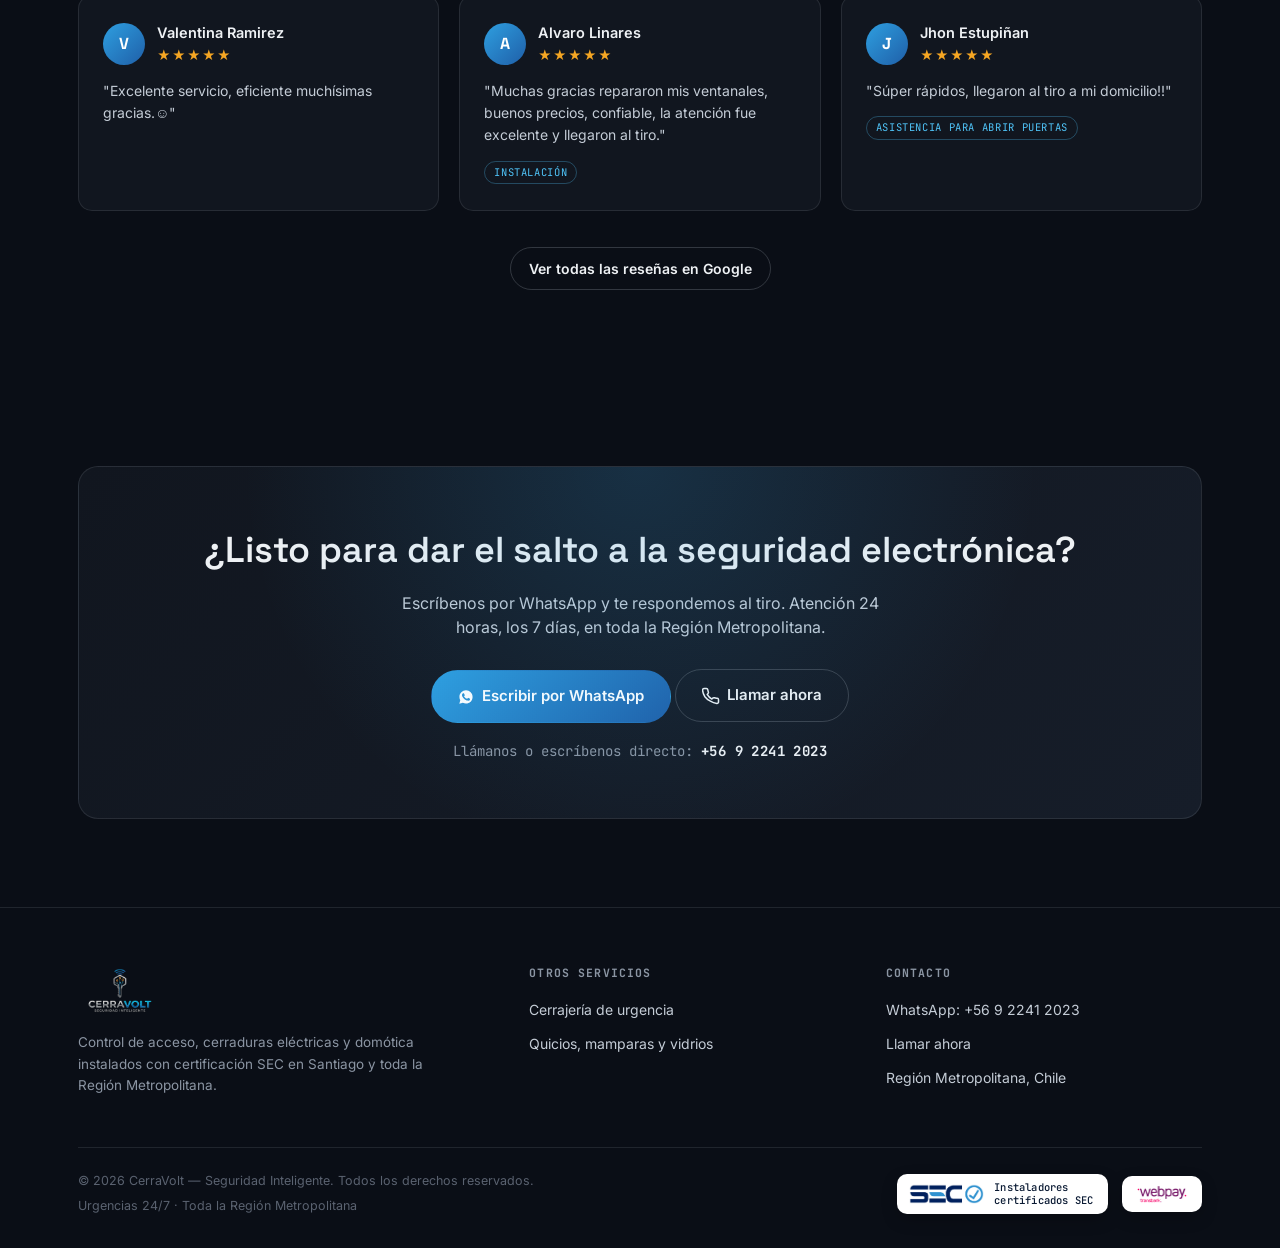
==== commit 7db0e5dd: "Add juan Castor review to rotating pool Co-Authored-By: Claude Sonnet 5.5 <noreply@anthropic.com>" ====
--- a/electricidad/index.html
+++ b/electricidad/index.html
@@ -358,6 +358,16 @@
           </div>
           <p class="review-text">"¡Excelente experiencia con Cerravolt! Los contacté por una reparación urgente en la cerradura del acceso principal de nuestro cuartel, siendo 17 de septiembre casi a medianoche y respondieron rápidamente, llegaron en muy poco tiempo y solucionaron el problema. Además, se dieron el tiempo de explicarme lo ocurrido y orientarme respecto de otras mejoras y reparaciones que necesitaré realizar próximamente. Sin duda volveré a contactarlos para futuros trabajos y los recomiendo totalmente. ¡Muchas gracias por la excelente atención y por acudir tan rápido cuando los necesite!"</p>
         </div>
+        <div class="review-card">
+          <div class="review-head">
+            <div class="review-avatar">J</div>
+            <div>
+              <div class="review-name">juan Castor</div>
+              <div class="review-stars">★★★★★</div>
+            </div>
+          </div>
+          <p class="review-text">"Excelente servicio de cerravolt, muy rápido y a un precio súper conveniente. Nuestras mamparas estaban en pésimo estado y las dejaron impecables en apenas 2 horas. ¡Totalmente recomendados!"</p>
+        </div>
       </div>
       <script>
         (function(){
